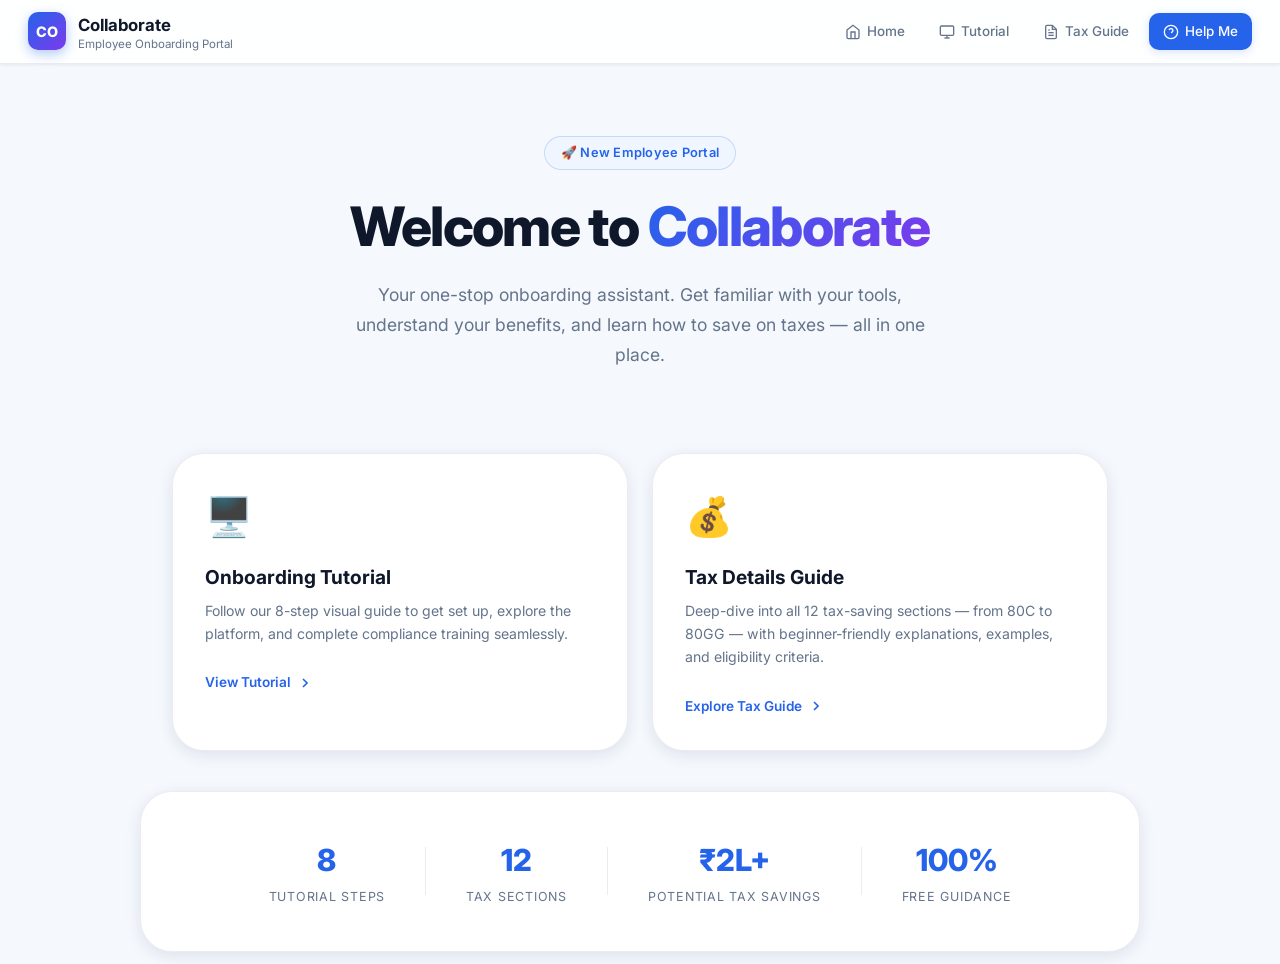
==== index.html @ 099239d1 "18-05" ====
<!DOCTYPE html>
<html lang="en">
<head>
  <meta charset="UTF-8" />
  <meta name="viewport" content="width=device-width, initial-scale=1.0" />
  <title>Collaborate – Employee Onboarding Portal</title>
  <meta name="description" content="Your complete HR onboarding assistant. Access onboarding tutorials and tax-saving information all in one professional portal." />
  <link rel="preconnect" href="https://fonts.googleapis.com" />
  <link href="https://fonts.googleapis.com/css2?family=Inter:wght@300;400;500;600;700;800&display=swap" rel="stylesheet" />
  <link rel="stylesheet" href="style.css" />
</head>
<body>

  <!-- ── NAVBAR ──────────────────────────────────────────── -->
  <header class="navbar" id="navbar" role="banner">
    <div class="nav-brand" id="nav-brand">
      <div class="nav-logo" id="nav-logo" aria-hidden="true">CO</div>
      <div class="nav-brand-text">
        <span class="nav-title" id="nav-title">Collaborate</span>
        <span class="nav-sub" id="nav-sub">Employee Onboarding Portal</span>
      </div>
    </div>

    <nav class="nav-links" id="nav-links" aria-label="Primary navigation">
      <button class="nav-btn nav-btn--ghost" id="btn-home" aria-label="Go to Home">
        <svg width="16" height="16" fill="none" stroke="currentColor" stroke-width="2" viewBox="0 0 24 24" aria-hidden="true"><path d="M3 9l9-7 9 7v11a2 2 0 01-2 2H5a2 2 0 01-2-2z"/><polyline points="9 22 9 12 15 12 15 22"/></svg>
        Home
      </button>
      <button class="nav-btn nav-btn--ghost" id="btn-tutorial-nav" aria-label="Open Onboarding Tutorial">
        <svg width="16" height="16" fill="none" stroke="currentColor" stroke-width="2" viewBox="0 0 24 24" aria-hidden="true"><rect x="2" y="3" width="20" height="14" rx="2"/><line x1="8" y1="21" x2="16" y2="21"/><line x1="12" y1="17" x2="12" y2="21"/></svg>
        Tutorial
      </button>
      <button class="nav-btn nav-btn--ghost" id="btn-tax-nav" aria-label="Open Tax Details">
        <svg width="16" height="16" fill="none" stroke="currentColor" stroke-width="2" viewBox="0 0 24 24" aria-hidden="true"><path d="M14 2H6a2 2 0 00-2 2v16a2 2 0 002 2h12a2 2 0 002-2V8z"/><polyline points="14 2 14 8 20 8"/><line x1="16" y1="13" x2="8" y2="13"/><line x1="16" y1="17" x2="8" y2="17"/><polyline points="10 9 9 9 8 9"/></svg>
        Tax Guide
      </button>
      <button class="nav-btn nav-btn--primary" id="btn-help" aria-haspopup="true" aria-expanded="false" aria-controls="help-modal">
        <svg width="16" height="16" fill="none" stroke="currentColor" stroke-width="2" viewBox="0 0 24 24" aria-hidden="true"><circle cx="12" cy="12" r="10"/><path d="M9.09 9a3 3 0 015.83 1c0 2-3 3-3 3"/><line x1="12" y1="17" x2="12.01" y2="17"/></svg>
        Help Me
      </button>
    </nav>

    <button class="mobile-menu-btn" id="mobile-menu-btn" aria-label="Open mobile menu" aria-haspopup="true">
      <span></span><span></span><span></span>
    </button>
  </header>

  <!-- ── HELP MODAL ─────────────────────────────────────── -->
  <div class="modal-overlay" id="help-modal" role="dialog" aria-modal="true" aria-labelledby="modal-title" hidden>
    <div class="modal-panel" id="modal-panel" role="document">
      <div class="modal-header">
        <div class="modal-icon" aria-hidden="true">
          <svg width="22" height="22" fill="none" stroke="currentColor" stroke-width="2.5" viewBox="0 0 24 24"><circle cx="12" cy="12" r="10"/><path d="M9.09 9a3 3 0 015.83 1c0 2-3 3-3 3"/><line x1="12" y1="17" x2="12.01" y2="17"/></svg>
        </div>
        <div>
          <h2 id="modal-title" class="modal-title">How Can We Help?</h2>
          <p class="modal-subtitle">Choose a topic to explore</p>
        </div>
        <button class="modal-close" id="modal-close" aria-label="Close help menu">
          <svg width="20" height="20" fill="none" stroke="currentColor" stroke-width="2.5" viewBox="0 0 24 24"><line x1="18" y1="6" x2="6" y2="18"/><line x1="6" y1="6" x2="18" y2="18"/></svg>
        </button>
      </div>

      <div class="modal-options">
        <button class="modal-option-card" id="modal-btn-tutorial" aria-label="Open Onboarding Tutorial">
          <div class="option-icon option-icon--blue" aria-hidden="true">🖥️</div>
          <div class="option-text">
            <h3>Onboarding Tutorial</h3>
            <p>Step-by-step visual guide through your first days at Collaborate</p>
          </div>
          <svg class="option-arrow" width="20" height="20" fill="none" stroke="currentColor" stroke-width="2.5" viewBox="0 0 24 24" aria-hidden="true"><polyline points="9 18 15 12 9 6"/></svg>
        </button>

        <button class="modal-option-card" id="modal-btn-tax" aria-label="Open Tax Details">
          <div class="option-icon option-icon--green" aria-hidden="true">📋</div>
          <div class="option-text">
            <h3>Tax Details Guide</h3>
            <p>Understand all tax-saving sections: 80C, 80D, 80E, 80GG and more</p>
          </div>
          <svg class="option-arrow" width="20" height="20" fill="none" stroke="currentColor" stroke-width="2.5" viewBox="0 0 24 24" aria-hidden="true"><polyline points="9 18 15 12 9 6"/></svg>
        </button>
      </div>

      <div class="modal-footer">
        <p>Need further help? Contact HR at <strong>hr@collaborate.in</strong></p>
      </div>
    </div>
  </div>

  <!-- ── PAGE WRAPPER ───────────────────────────────────── -->
  <div class="page-wrapper" id="page-wrapper">

    <!-- ════ VIEW: HOME ════════════════════════════════════ -->
    <section class="view view--active" id="view-home" aria-label="Home">
      <div class="home-hero">
        <div class="hero-badge" id="hero-badge">🚀 New Employee Portal</div>
        <h1 class="hero-title" id="hero-title">Welcome to <span class="hero-gradient">Collaborate</span></h1>
        <p class="hero-desc" id="hero-desc">Your one-stop onboarding assistant. Get familiar with your tools, understand your benefits, and learn how to save on taxes — all in one place.</p>
      </div>

      <div class="home-cards" id="home-cards">
        <article class="feature-card" id="card-tutorial" tabindex="0" role="button" aria-label="Open Onboarding Tutorial">
          <div class="feature-card__icon" aria-hidden="true">🖥️</div>
          <h2 class="feature-card__title">Onboarding Tutorial</h2>
          <p class="feature-card__desc">Follow our 8-step visual guide to get set up, explore the platform, and complete compliance training seamlessly.</p>
          <div class="feature-card__cta">
            View Tutorial
            <svg width="16" height="16" fill="none" stroke="currentColor" stroke-width="2.5" viewBox="0 0 24 24" aria-hidden="true"><polyline points="9 18 15 12 9 6"/></svg>
          </div>
        </article>

        <article class="feature-card" id="card-tax" tabindex="0" role="button" aria-label="Open Tax Details Guide">
          <div class="feature-card__icon" aria-hidden="true">💰</div>
          <h2 class="feature-card__title">Tax Details Guide</h2>
          <p class="feature-card__desc">Deep-dive into all 12 tax-saving sections — from 80C to 80GG — with beginner-friendly explanations, examples, and eligibility criteria.</p>
          <div class="feature-card__cta">
            Explore Tax Guide
            <svg width="16" height="16" fill="none" stroke="currentColor" stroke-width="2.5" viewBox="0 0 24 24" aria-hidden="true"><polyline points="9 18 15 12 9 6"/></svg>
          </div>
        </article>
      </div>

      <div class="home-stats" id="home-stats" aria-label="Portal statistics">
        <div class="stat-item">
          <span class="stat-number">8</span>
          <span class="stat-label">Tutorial Steps</span>
        </div>
        <div class="stat-divider" aria-hidden="true"></div>
        <div class="stat-item">
          <span class="stat-number">12</span>
          <span class="stat-label">Tax Sections</span>
        </div>
        <div class="stat-divider" aria-hidden="true"></div>
        <div class="stat-item">
          <span class="stat-number">₹2L+</span>
          <span class="stat-label">Potential Tax Savings</span>
        </div>
        <div class="stat-divider" aria-hidden="true"></div>
        <div class="stat-item">
          <span class="stat-number">100%</span>
          <span class="stat-label">Free Guidance</span>
        </div>
      </div>
    </section>

    <!-- ════ VIEW: TUTORIAL ═══════════════════════════════ -->
    <section class="view" id="view-tutorial" aria-label="Onboarding Tutorial" hidden>
      <div class="tutorial-top-bar">
        <button class="back-btn" id="tutorial-back-btn" aria-label="Back to Home">
          <svg width="18" height="18" fill="none" stroke="currentColor" stroke-width="2.5" viewBox="0 0 24 24"><polyline points="15 18 9 12 15 6"/></svg>
          Back
        </button>
      </div>

      <div class="tutorial-page-header">
        <div class="tutorial-badge"><span class="badge-dot"></span> WELCOME ONBOARD</div>
        <h1 class="tutorial-page-title">Onboarding <span class="text-primary">Guidance Portal</span></h1>
        <p class="tutorial-page-subtitle">
          Step-by-step visual assistance for new users —<br />
          understand the onboarding process without needing HR support.
        </p>
      </div>

      <div class="tutorial-main-card">
        <div class="tutorial-card-header">
          <div class="tutorial-card-title-group">
            <h2 class="tutorial-card-title">Screenshot Walkthrough</h2>
            <p class="tutorial-card-subtitle">Navigate with arrows, dots, or let it play automatically.</p>
          </div>
          <button class="autoplay-btn" id="autoplay-btn" aria-pressed="true" aria-label="Pause autoplay">
            <svg id="autoplay-icon-pause" width="14" height="14" fill="currentColor" viewBox="0 0 24 24"><rect x="6" y="4" width="4" height="16"/><rect x="14" y="4" width="4" height="16"/></svg>
            <svg id="autoplay-icon-play" width="14" height="14" fill="currentColor" viewBox="0 0 24 24" style="display:none"><polygon points="5 3 19 12 5 21 5 3"/></svg>
            <span id="autoplay-label">Pause</span>
          </button>
        </div>

        <div class="tutorial-step-indicator" id="slider-counter" aria-live="polite" aria-atomic="true">
          STEP <span id="slide-current">1</span> OF <span id="slide-total">8</span>
        </div>

        <!-- Slider -->
        <div class="slider-container" id="slider-container" aria-label="Onboarding Tutorial Slides" aria-roledescription="carousel">
          <div class="slider-track" id="slider-track" aria-live="polite">
            <!-- Slides injected by JS -->
          </div>

          <button class="slider-btn slider-btn--prev" id="slider-prev" aria-label="Previous slide">
            <svg width="22" height="22" fill="none" stroke="currentColor" stroke-width="2.5" viewBox="0 0 24 24"><polyline points="15 18 9 12 15 6"/></svg>
          </button>
          <button class="slider-btn slider-btn--next" id="slider-next" aria-label="Next slide">
            <svg width="22" height="22" fill="none" stroke="currentColor" stroke-width="2.5" viewBox="0 0 24 24"><polyline points="9 18 15 12 9 6"/></svg>
          </button>
        </div>

        <!-- Progress dots -->
        <div class="slider-dots" id="slider-dots" role="tablist" aria-label="Slide navigation">
          <!-- Dots injected by JS -->
        </div>
      </div>

      <!-- Need Help Section -->
      <div class="help-section" id="tutorial-help-section">
        <h2 class="help-section__title">Need <span class="text-primary">Help?</span></h2>
        <p class="help-section__subtitle">
          Follow these screenshots independently to complete your onboarding.<br />
          Each image corresponds to an action on the platform — simply replicate what you see on screen, step by step.
        </p>

        <div class="help-section__cards">
          <div class="help-card">
            <div class="help-card__icon-box help-card__icon-box--green">
              <svg width="24" height="24" viewBox="0 0 24 24" fill="none" stroke="currentColor" stroke-width="2" stroke-linecap="round" stroke-linejoin="round">
                <rect x="3" y="3" width="18" height="18" rx="2" ry="2"></rect>
                <circle cx="8.5" cy="8.5" r="1.5"></circle>
                <polyline points="21 15 16 10 5 21"></polyline>
              </svg>
            </div>
            <h3 class="help-card__title">Visual Walkthroughs</h3>
            <p class="help-card__desc">Real screenshots capturing every step of the process — nothing is skipped.</p>
          </div>

          <div class="help-card">
            <div class="help-card__icon-box help-card__icon-box--blue">
              <svg width="24" height="24" viewBox="0 0 24 24" fill="none" stroke="currentColor" stroke-width="2" stroke-linecap="round" stroke-linejoin="round">
                <polyline points="23 4 23 10 17 10"></polyline>
                <polyline points="1 20 1 14 7 14"></polyline>
                <path d="M3.51 9a9 9 0 0 1 14.85-3.36L23 10M1 14l4.64 4.36A9 9 0 0 0 20.49 15"></path>
              </svg>
            </div>
            <h3 class="help-card__title">Self-Paced Learning</h3>
            <p class="help-card__desc">Pause, go back and revisit any step at your own comfort — no rush.</p>
          </div>

          <div class="help-card">
            <div class="help-card__icon-box help-card__icon-box--orange">
              <svg width="24" height="24" viewBox="0 0 24 24" fill="none" stroke="currentColor" stroke-width="2" stroke-linecap="round" stroke-linejoin="round">
                <path d="M16 4h2a2 2 0 0 1 2 2v14a2 2 0 0 1-2 2H6a2 2 0 0 1-2-2V6a2 2 0 0 1 2-2h2"></path>
                <rect x="8" y="2" width="8" height="4" rx="1" ry="1"></rect>
              </svg>
            </div>
            <h3 class="help-card__title">No HR Needed</h3>
            <p class="help-card__desc">Everything you need is right here. Complete your onboarding independently.</p>
          </div>
        </div>

        <div class="help-section__cta">
          <button class="contact-support-btn" id="btn-contact-support" aria-label="Contact Support">
            <svg width="18" height="18" fill="none" stroke="currentColor" stroke-width="2" viewBox="0 0 24 24" aria-hidden="true" style="margin-right: 4px;">
              <path d="M21 15a2 2 0 0 1-2 2H7l-4 4V5a2 2 0 0 1 2-2h14a2 2 0 0 1 2 2z"/>
            </svg>
            Contact Support
          </button>
        </div>
      </div>
    </section>

    <!-- ════ VIEW: TAX ════════════════════════════════════ -->
    <section class="view" id="view-tax" aria-label="Tax Details Guide" hidden>
      <div class="tax-layout" id="tax-layout">

        <!-- Tax Sidebar -->
        <aside class="sidebar tax-sidebar" id="tax-sidebar" aria-label="Tax sections navigation">
          
          <div class="brand-panel" id="tax-back-btn" style="cursor: pointer;" title="Back to Home">
            <div class="brand-badge">T</div>
            <div>
              <h1>Tax Help Portal</h1>
              <p>Employee onboarding guide</p>
            </div>
          </div>
          
          <div class="search-panel">
            <label for="tax-search" class="search-label">Search sections</label>
            <div class="search-input-wrap">
              <input type="search" id="tax-search" placeholder="Search 80C, 80D, 80GG..." aria-label="Search tax sections" />
              <span class="search-icon">🔍</span>
            </div>
          </div>
          
          <nav class="section-list tax-nav" id="tax-nav" aria-label="Tax section list">
            <!-- Items injected by JS -->
          </nav>
        </aside>

        <!-- Tax Content -->
        <main class="content-area tax-content" id="tax-content" aria-label="Tax section details">
          
          <header class="content-header">
            <button class="mobile-toggle tax-mobile-toggle" id="tax-mobile-toggle" aria-label="Toggle sidebar">☰</button>
            <div>
              <p class="eyebrow">Employee tax learning</p>
              <h2 id="contentTitle">Welcome to your Tax Help Portal</h2>
            </div>
          </header>

          <div class="tax-content__inner" id="tax-content-inner" role="region" aria-live="polite">
            <!-- Content injected by JS -->
          </div>
          
        </main>

        <!-- Mobile overlay backdrop -->
        <div class="tax-sidebar-backdrop" id="tax-sidebar-backdrop" aria-hidden="true"></div>
      </div>
    </section>

  </div><!-- /.page-wrapper -->

  <!-- ── SCRIPTS ────────────────────────────────────────── -->
  <script src="config.js"></script>
  <script src="script.js"></script>
</body>
</html>
---- style.css ----
/* ── RESET & TOKENS ─────────────────────────────────────── */
:root {
  --c-primary: #2563eb;
  --c-primary-dark: #1d4ed8;
  --c-primary-soft: #eff6ff;
  --c-primary-glow: rgba(37,99,235,.18);
  --c-bg: #f5f8fd;
  --c-surface: #ffffff;
  --c-border: rgba(30,50,100,.09);
  --c-text: #0f172a;
  --c-muted: #64748b;
  --c-success: #10b981;
  --c-warning: #f59e0b;
  --shadow-sm: 0 1px 3px rgba(0,0,0,.07);
  --shadow-md: 0 4px 16px rgba(15,30,80,.1);
  --shadow-lg: 0 16px 48px rgba(15,30,80,.13);
  --shadow-xl: 0 24px 72px rgba(15,30,80,.16);
  --r-sm: 10px;
  --r-md: 16px;
  --r-lg: 24px;
  --r-xl: 32px;
  --nav-h: 64px;
  --trans: all .28s cubic-bezier(.4,0,.2,1);
}
*,*::before,*::after{box-sizing:border-box;margin:0;padding:0}
html{scroll-behavior:smooth;-webkit-text-size-adjust:100%}
body{font-family:'Inter',system-ui,-apple-system,sans-serif;background:var(--c-bg);color:var(--c-text);line-height:1.6;overflow-x:hidden;min-height:100vh}
button,input{font:inherit;border:none;background:none;cursor:pointer}
button:focus-visible,input:focus-visible{outline:2px solid var(--c-primary);outline-offset:2px}
ul{list-style:none}
h1,h2,h3,h4{line-height:1.2;font-weight:700}
svg{display:block;flex-shrink:0}

/* ── NAVBAR ──────────────────────────────────────────────── */
.navbar{
  position:fixed;top:0;left:0;right:0;z-index:100;
  height:var(--nav-h);
  display:flex;align-items:center;justify-content:space-between;
  padding:0 28px;
  background:rgba(255,255,255,.88);
  backdrop-filter:blur(20px);
  border-bottom:1px solid var(--c-border);
  box-shadow:var(--shadow-sm);
}
.nav-brand{display:flex;align-items:center;gap:12px;text-decoration:none}
.nav-logo{
  width:38px;height:38px;border-radius:10px;
  background:linear-gradient(135deg,#2563eb,#7c3aed);
  color:#fff;font-weight:800;font-size:.9rem;
  display:grid;place-items:center;flex-shrink:0;
  box-shadow:0 4px 12px rgba(37,99,235,.35);
}
.nav-title{font-size:1.05rem;font-weight:700;color:var(--c-text)}
.nav-sub{font-size:.72rem;color:var(--c-muted);display:block;line-height:1}
.nav-links{display:flex;align-items:center;gap:6px}
.nav-btn{
  display:flex;align-items:center;gap:6px;
  padding:8px 14px;border-radius:var(--r-sm);
  font-size:.84rem;font-weight:500;transition:var(--trans);
}
.nav-btn--ghost{color:var(--c-muted)}
.nav-btn--ghost:hover{background:var(--c-primary-soft);color:var(--c-primary)}
.nav-btn--primary{
  background:var(--c-primary);color:#fff;
  box-shadow:0 2px 10px var(--c-primary-glow);
}
.nav-btn--primary:hover{background:var(--c-primary-dark);box-shadow:0 4px 18px var(--c-primary-glow)}
.mobile-menu-btn{
  display:none;flex-direction:column;gap:5px;
  width:36px;height:36px;justify-content:center;align-items:center;
  border-radius:var(--r-sm);transition:var(--trans);
}
.mobile-menu-btn span{
  display:block;width:22px;height:2px;
  background:var(--c-text);border-radius:2px;
  transition:var(--trans);
}
.mobile-menu-btn:hover{background:var(--c-primary-soft)}

/* ── MODAL ───────────────────────────────────────────────── */
.modal-overlay{
  position:fixed;inset:0;z-index:200;
  display:flex;align-items:center;justify-content:center;
  background:rgba(15,23,42,.55);
  backdrop-filter:blur(8px);
  opacity:0;pointer-events:none;transition:opacity .25s ease;
  padding:20px;
}
.modal-overlay:not([hidden]){opacity:1;pointer-events:all}
.modal-overlay[hidden]{display:flex!important;opacity:0;pointer-events:none}
.modal-panel{
  background:var(--c-surface);border-radius:var(--r-xl);
  box-shadow:var(--shadow-xl);
  width:100%;max-width:480px;
  transform:scale(.94) translateY(12px);transition:transform .28s cubic-bezier(.34,1.56,.64,1);
  overflow:hidden;
}
.modal-overlay:not([hidden]) .modal-panel{transform:scale(1) translateY(0)}
.modal-header{
  display:flex;align-items:flex-start;gap:14px;
  padding:24px 24px 20px;
  border-bottom:1px solid var(--c-border);
}
.modal-icon{
  width:44px;height:44px;border-radius:12px;
  background:var(--c-primary-soft);color:var(--c-primary);
  display:grid;place-items:center;flex-shrink:0;
}
.modal-title{font-size:1.15rem;font-weight:700}
.modal-subtitle{font-size:.85rem;color:var(--c-muted);margin-top:2px}
.modal-close{
  margin-left:auto;width:36px;height:36px;
  border-radius:8px;display:grid;place-items:center;
  color:var(--c-muted);transition:var(--trans);
}
.modal-close:hover{background:#f1f5f9;color:var(--c-text)}
.modal-options{display:flex;flex-direction:column;gap:12px;padding:20px 24px}
.modal-option-card{
  display:flex;align-items:center;gap:16px;
  padding:18px;border-radius:var(--r-md);
  border:1.5px solid var(--c-border);
  background:var(--c-bg);text-align:left;
  transition:var(--trans);cursor:pointer;
  width:100%;
}
.modal-option-card:hover{
  border-color:var(--c-primary);
  background:var(--c-primary-soft);
  box-shadow:0 4px 16px var(--c-primary-glow);
  transform:translateY(-2px);
}
.option-icon{
  width:48px;height:48px;border-radius:14px;
  display:grid;place-items:center;font-size:1.5rem;flex-shrink:0;
}
.option-icon--blue{background:linear-gradient(135deg,#dbeafe,#bfdbfe)}
.option-icon--green{background:linear-gradient(135deg,#d1fae5,#a7f3d0)}
.option-text h3{font-size:.95rem;font-weight:600;margin-bottom:4px}
.option-text p{font-size:.8rem;color:var(--c-muted);line-height:1.4}
.option-arrow{color:var(--c-muted);margin-left:auto;flex-shrink:0;transition:var(--trans)}
.modal-option-card:hover .option-arrow{color:var(--c-primary);transform:translateX(4px)}
.modal-footer{
  padding:16px 24px;background:#f8fafc;
  border-top:1px solid var(--c-border);
  font-size:.82rem;color:var(--c-muted);text-align:center;
}
.modal-footer strong{color:var(--c-text)}

/* ── PAGE WRAPPER ────────────────────────────────────────── */
.page-wrapper{
  margin-top:var(--nav-h);
  min-height:calc(100vh - var(--nav-h));
}

/* ── VIEW SYSTEM ─────────────────────────────────────────── */
.view{display:none;animation:viewIn .38s cubic-bezier(.4,0,.2,1) both}
.view--active{display:block}
@keyframes viewIn{from{opacity:0;transform:translateY(18px)}to{opacity:1;transform:translateY(0)}}

/* ── HOME VIEW ───────────────────────────────────────────── */
.home-hero{
  text-align:center;padding:72px 24px 48px;
  max-width:780px;margin:0 auto;
}
.hero-badge{
  display:inline-flex;align-items:center;gap:8px;
  padding:6px 16px;border-radius:99px;
  background:var(--c-primary-soft);color:var(--c-primary);
  font-size:.8rem;font-weight:600;letter-spacing:.02em;
  margin-bottom:24px;border:1px solid rgba(37,99,235,.2);
}
.hero-title{
  font-size:clamp(2.2rem,5vw,3.4rem);
  font-weight:800;letter-spacing:-.03em;
  margin-bottom:20px;color:var(--c-text);
}
.hero-gradient{
  background:linear-gradient(135deg,#2563eb,#7c3aed);
  -webkit-background-clip:text;-webkit-text-fill-color:transparent;
  background-clip:text;
}
.hero-desc{font-size:1.1rem;color:var(--c-muted);max-width:580px;margin:0 auto 36px;line-height:1.7}
.hero-actions{display:flex;gap:14px;justify-content:center;flex-wrap:wrap}
.cta-btn{
  display:flex;align-items:center;gap:8px;
  padding:13px 26px;border-radius:var(--r-md);
  font-size:.95rem;font-weight:600;transition:var(--trans);
}
.cta-btn--primary{
  background:var(--c-primary);color:#fff;
  box-shadow:0 4px 20px var(--c-primary-glow);
}
.cta-btn--primary:hover{background:var(--c-primary-dark);box-shadow:0 6px 28px var(--c-primary-glow);transform:translateY(-2px)}
.cta-btn--secondary{
  background:var(--c-surface);color:var(--c-text);
  border:1.5px solid var(--c-border);box-shadow:var(--shadow-sm);
}
.cta-btn--secondary:hover{border-color:var(--c-primary);color:var(--c-primary);transform:translateY(-2px);box-shadow:var(--shadow-md)}
.home-cards{
  display:grid;grid-template-columns:repeat(auto-fit,minmax(300px,1fr));
  gap:24px;padding:0 32px 40px;max-width:1000px;margin:0 auto;
}
.feature-card{
  background:var(--c-surface);border-radius:var(--r-xl);
  border:1.5px solid var(--c-border);padding:32px;
  box-shadow:var(--shadow-md);cursor:pointer;
  transition:var(--trans);position:relative;overflow:hidden;
}
.feature-card::before{
  content:'';position:absolute;inset:0;
  background:linear-gradient(135deg,var(--c-primary-soft),transparent);
  opacity:0;transition:var(--trans);
}
.feature-card:hover{transform:translateY(-6px);box-shadow:var(--shadow-xl);border-color:rgba(37,99,235,.3)}
.feature-card:hover::before{opacity:1}
.feature-card__icon{font-size:2.4rem;margin-bottom:18px}
.feature-card__title{font-size:1.2rem;margin-bottom:10px;position:relative}
.feature-card__desc{font-size:.88rem;color:var(--c-muted);line-height:1.65;margin-bottom:24px;position:relative}
.feature-card__cta{
  display:inline-flex;align-items:center;gap:6px;
  font-size:.85rem;font-weight:600;color:var(--c-primary);
  position:relative;transition:var(--trans);
}
.feature-card:hover .feature-card__cta{gap:10px}
.home-stats{
  display:flex;align-items:center;justify-content:center;flex-wrap:wrap;
  gap:0;padding:32px;background:var(--c-surface);
  border-top:1px solid var(--c-border);
  max-width:1000px;margin:0 auto 48px;
  border-radius:var(--r-xl);border:1.5px solid var(--c-border);
  box-shadow:var(--shadow-md);
}
.stat-item{display:flex;flex-direction:column;align-items:center;padding:12px 40px}
.stat-number{font-size:1.9rem;font-weight:800;color:var(--c-primary)}
.stat-label{font-size:.78rem;color:var(--c-muted);text-transform:uppercase;letter-spacing:.06em;margin-top:2px}
.stat-divider{width:1px;height:48px;background:var(--c-border);flex-shrink:0}

/* ── BACK BUTTON ─────────────────────────────────────────── */
.back-btn{
  display:inline-flex;align-items:center;gap:6px;
  padding:8px 14px;border-radius:var(--r-sm);
  font-size:.84rem;font-weight:500;color:var(--c-muted);
  border:1px solid var(--c-border);background:var(--c-surface);
  transition:var(--trans);flex-shrink:0;
}
.back-btn:hover{color:var(--c-primary);border-color:var(--c-primary);background:var(--c-primary-soft)}

/* ── TUTORIAL PAGE HEADER ────────────────────────────────── */
.tutorial-top-bar {
  padding: 24px 40px 0;
  display: flex;
}
.tutorial-page-header {
  text-align: center;
  padding: 32px 24px 48px;
  max-width: 800px;
  margin: 0 auto;
}
.tutorial-badge {
  display: inline-flex;
  align-items: center;
  gap: 6px;
  padding: 6px 14px;
  border-radius: 99px;
  background: var(--c-primary-soft);
  color: var(--c-primary);
  font-size: 0.72rem;
  font-weight: 700;
  letter-spacing: 0.1em;
  margin-bottom: 24px;
}
.tutorial-badge .badge-dot {
  width: 6px;
  height: 6px;
  border-radius: 50%;
  background: var(--c-primary);
}
.tutorial-page-title {
  font-size: clamp(2rem, 4vw, 2.8rem);
  font-weight: 800;
  color: var(--c-text);
  margin-bottom: 16px;
  letter-spacing: -0.02em;
}
.tutorial-page-title .text-primary {
  color: var(--c-primary);
}
.tutorial-page-subtitle {
  font-size: 1.05rem;
  color: var(--c-muted);
  line-height: 1.6;
}

/* ── TUTORIAL MAIN CARD ──────────────────────────────────── */
.tutorial-main-card {
  background: var(--c-surface);
  border-radius: 24px;
  box-shadow: 0 12px 48px rgba(15,30,80,.06);
  border: 1px solid var(--c-border);
  margin: 0 40px;
  padding: 32px;
  position: relative;
}
.tutorial-card-header {
  display: flex;
  align-items: flex-start;
  justify-content: space-between;
  margin-bottom: 24px;
}
.tutorial-card-title-group {
  position: relative;
  padding-left: 16px;
}
.tutorial-card-title-group::before {
  content: '';
  position: absolute;
  left: 0;
  top: 4px;
  bottom: 4px;
  width: 4px;
  background: var(--c-primary);
  border-radius: 4px;
}
.tutorial-card-title {
  font-size: 1.15rem;
  font-weight: 700;
  color: var(--c-text);
  margin-bottom: 4px;
}
.tutorial-card-subtitle {
  font-size: 0.85rem;
  color: var(--c-muted);
}
.tutorial-step-indicator {
  font-size: 0.75rem;
  font-weight: 700;
  color: var(--c-primary);
  text-transform: uppercase;
  letter-spacing: 0.08em;
  margin-bottom: 12px;
}

/* ── TUTORIAL SLIDER ─────────────────────────────────────── */
.slider-container{
  position:relative;overflow:hidden;
  border-radius:16px;background:#f8fafc;
  height:480px;border:1px solid var(--c-border);
}
.slider-track{
  display:flex;height:100%;
  transition:transform .55s cubic-bezier(.4,0,.2,1);
}
.slide{
  min-width:100%;height:100%;
  display:flex;align-items:center;justify-content:center;
  padding:0;position:relative;overflow:hidden;
}
.full-slide-image{
  width:100%;height:100%;
  object-fit:contain; /* Contain ensures the full image is visible exactly without cropping */
  border-radius:var(--r-xl);
}
.slide-bg{
  position:absolute;inset:0;
  transition:var(--trans);
}
.slide-content{
  position:relative;z-index:1;
  max-width:560px;
}
.slide-badge{
  display:inline-flex;align-items:center;
  padding:5px 14px;border-radius:99px;
  font-size:.75rem;font-weight:700;text-transform:uppercase;letter-spacing:.08em;
  background:rgba(255,255,255,.25);color:#fff;
  backdrop-filter:blur(8px);margin-bottom:20px;
  border:1px solid rgba(255,255,255,.3);
}
.slide-icon{font-size:3rem;margin-bottom:16px;display:block;animation:floatIcon 3s ease-in-out infinite}
@keyframes floatIcon{0%,100%{transform:translateY(0)}50%{transform:translateY(-8px)}}
.slide-title{
  font-size:clamp(1.6rem,2.5vw,2.2rem);color:#fff;
  font-weight:800;letter-spacing:-.02em;margin-bottom:14px;
}
.slide-desc{font-size:1rem;color:rgba(255,255,255,.88);line-height:1.65;margin-bottom:20px}

.slide-tip{
  display:flex;align-items:flex-start;gap:10px;
  background:rgba(255,255,255,.15);backdrop-filter:blur(8px);
  border:1px solid rgba(255,255,255,.25);
  border-radius:var(--r-md);padding:12px 16px;
  font-size:.83rem;color:rgba(255,255,255,.95);line-height:1.5;
}
.slide-tip-label{
  font-weight:700;flex-shrink:0;
  background:rgba(255,255,255,.25);
  padding:2px 8px;border-radius:99px;font-size:.72rem;
}
.slide-image-wrapper{
  position:absolute;right:30px;top:50%;transform:translateY(-50%);
  width:40%;max-width:400px;
  border-radius:var(--r-md);overflow:hidden;
  box-shadow:0 12px 32px rgba(0,0,0,.15);
  border:4px solid rgba(255,255,255,.2);
  background:#fff;z-index:2;
}
.slide-image{
  width:100%;height:auto;display:block;
  aspect-ratio:16/10;object-fit:cover;
}
.slider-btn{
  position:absolute;top:50%;transform:translateY(-50%);
  width:48px;height:48px;border-radius:50%;
  background:rgba(255,255,255,.22);backdrop-filter:blur(8px);
  color:#fff;display:grid;place-items:center;
  border:1.5px solid rgba(255,255,255,.3);transition:var(--trans);z-index:10;
}
.slider-btn:hover{background:rgba(255,255,255,.42);transform:translateY(-50%) scale(1.08)}
.slider-btn--prev{left:16px}
.slider-btn--next{right:16px}
.slider-dots{
  display:flex;justify-content:center;gap:8px;margin-top:20px;
}
.dot{
  width:8px;height:8px;border-radius:99px;
  background:var(--c-border);border:none;
  transition:var(--trans);cursor:pointer;
}
.dot.active{background:var(--c-primary);width:24px}
.autoplay-btn {
  display: flex;
  align-items: center;
  gap: 8px;
  padding: 8px 18px;
  border-radius: 99px;
  border: 1.5px solid var(--c-primary-soft);
  background: var(--c-surface);
  color: var(--c-primary);
  font-size: 0.82rem;
  font-weight: 700;
  transition: var(--trans);
  box-shadow: var(--shadow-sm);
}
.autoplay-btn:hover {
  background: var(--c-primary-soft);
  border-color: var(--c-primary);
}

/* ── TAX VIEW ────────────────────────────────────────────── */
.tax-layout {
  --bg: #f5f8fd;
  --surface: #ffffff;
  --surface-strong: #edf2fb;
  --text: #1f324d;
  --muted: #5f6f8f;
  --primary: #2563eb;
  --primary-soft: #e7f0ff;
  --border: rgba(31, 50, 77, 0.08);
  --shadow: 0 24px 64px rgba(15, 33, 72, 0.08);
  --radius: 24px;

  display: grid;
  grid-template-columns: 320px 1fr;
  min-height: calc(100vh - var(--nav-h));
  position: relative;
}

.sidebar {
  position: sticky;
  top: var(--nav-h);
  height: calc(100vh - var(--nav-h));
  padding: 32px 24px;
  background: #ffffff;
  border-right: 1px solid var(--border);
  overflow-y: auto;
  display: block;
}

.brand-panel {
  display: flex;
  align-items: center;
  gap: 14px;
  margin-bottom: 30px;
}

.brand-badge {
  width: 48px;
  height: 48px;
  border-radius: 16px;
  display: grid;
  place-items: center;
  background: linear-gradient(135deg, #2563eb, #4f7ef6);
  color: white;
  font-weight: 700;
  font-size: 1.2rem;
  box-shadow: 0 12px 24px rgba(37, 99, 235, 0.2);
}

.brand-panel h1 {
  margin: 0;
  font-size: 1.1rem;
  letter-spacing: -0.03em;
  font-weight: 700;
  line-height: 1.2;
}

.brand-panel p {
  margin: 4px 0 0;
  color: var(--muted);
  font-size: 0.95rem;
  line-height: 1.4;
}

.search-panel {
  margin-bottom: 22px;
}

.search-label {
  display: block;
  margin-bottom: 10px;
  color: var(--muted);
  font-size: 0.92rem;
}

.search-input-wrap {
  position: relative;
}

#tax-search {
  width: 100%;
  padding: 12px 42px 12px 16px;
  border-radius: 14px;
  border: 1px solid rgba(31, 50, 77, 0.12);
  background: #f5f8fd;
  color: var(--text);
  transition: border-color 0.2s ease, background 0.2s ease;
}

#tax-search:focus {
  outline: none;
  border-color: rgba(37, 99, 235, 0.45);
  background: #ffffff;
}

.search-icon {
  position: absolute;
  right: 14px;
  top: 50%;
  transform: translateY(-50%);
  color: var(--muted);
}

.section-list {
  display: grid;
  gap: 12px;
}

.section-item {
  display: flex;
  flex-direction: row;
  gap: 10px;
  align-items: center;
  text-align: left;
  padding: 10px 14px;
  border-radius: 14px;
  border: 1px solid transparent;
  background: #f8fbff;
  cursor: pointer;
  transition: transform 0.2s ease, background 0.2s ease, border-color 0.2s ease;
  width: 100%;
}

.section-item:hover {
  transform: translateX(2px);
  background: #eef4fd;
}

.section-item.active {
  background: #2563eb;
  color: white;
  border-color: rgba(37, 99, 235, 0.24);
}

.section-item span.icon {
  width: 26px;
  height: 26px;
  flex-shrink: 0;
  display: grid;
  place-items: center;
  border-radius: 8px;
  background: rgba(37, 99, 235, 0.1);
  color: #2563eb;
  font-size: 0.78rem;
  line-height: 1;
}

.section-item.active span.icon {
  background: rgba(255,255,255,0.22);
  color: white;
}

.section-item > div {
  display: flex;
  flex-direction: column;
  align-items: flex-start;
  text-align: left;
  min-width: 0;
}

.section-item h3 {
  margin: 0;
  font-size: 0.92rem;
  font-weight: 600;
  line-height: 1.2;
  text-align: left;
  color: inherit;
}

.section-item p {
  margin: 2px 0 0;
  font-size: 0.75rem;
  color: var(--muted);
  line-height: 1.3;
  text-align: left;
  white-space: nowrap;
  overflow: hidden;
  text-overflow: ellipsis;
  max-width: 180px;
}

.section-item.active p {
  color: rgba(255,255,255,0.8);
}

.content-area {
  padding: 36px 48px;
  background: var(--bg);
  min-height: calc(100vh - var(--nav-h));
  overflow-y: auto;
}

.content-header {
  display: flex;
  align-items: center;
  gap: 24px;
  margin-bottom: 28px;
  min-height: 80px;
}

.mobile-toggle {
  display: none;
  border: none;
  background: #2563eb;
  color: white;
  width: 46px;
  height: 46px;
  border-radius: 14px;
  font-size: 1.2rem;
  cursor: pointer;
  box-shadow: 0 18px 32px rgba(37, 99, 235, 0.16);
  justify-content: center;
  align-items: center;
}

.eyebrow {
  margin: 0 0 8px;
  text-transform: uppercase;
  letter-spacing: 0.12em;
  font-size: 0.78rem;
  color: #2563eb;
}

.content-header h2 {
  margin: 0;
  font-size: clamp(1.75rem, 2.2vw, 2.7rem);
  line-height: 1.1;
  font-weight: 700;
}

.content-card {
  background: var(--surface);
  border-radius: 32px;
  box-shadow: var(--shadow);
  border: 1px solid rgba(31, 50, 77, 0.08);
  padding: 32px;
  overflow: hidden;
}

.status-banner {
  display: inline-flex;
  padding: 12px 16px;
  margin-bottom: 26px;
  border-radius: 16px;
  background: var(--primary-soft);
  color: var(--primary);
  font-weight: 600;
}

.content-section {
  opacity: 0;
  transform: translateY(10px);
  animation: fadeIn 0.45s ease forwards;
}

.content-section + .content-section {
  margin-top: 32px;
}

.section-heading {
  margin-bottom: 14px;
}

.section-heading h3 {
  margin: 0;
  font-size: 1.2rem;
  font-weight: 700;
}

.section-heading p {
  margin: 8px 0 0;
  color: var(--muted);
}

.section-text {
  margin: 0;
  line-height: 1.85;
  color: #33415b;
}

.bullet-list {
  margin: 14px 0 0 0;
  padding-left: 20px;
  color: #3a4a66;
}

.bullet-list li {
  margin-bottom: 10px;
  list-style: disc;
}

.info-card {
  padding: 22px;
  border-radius: 22px;
  background: #f8fbff;
  border: 1px solid rgba(37, 99, 235, 0.12);
  margin-top: 20px;
}

.info-card h4 {
  margin: 0 0 12px;
  font-size: 1rem;
  font-weight: 700;
}

.info-grid {
  display: grid;
  grid-template-columns: repeat(2, minmax(0, 1fr));
  gap: 20px;
}

.info-grid .info-card {
  margin-top: 0;
}

.tax-sidebar-backdrop{
  display:none;
}

@keyframes fadeIn {
  to {
    opacity: 1;
    transform: translateY(0);
  }
}

/* ── HELP SECTION ────────────────────────────────────────── */
.help-section {
  padding: 60px 40px;
  background: linear-gradient(180deg, transparent 0%, rgba(37, 99, 235, 0.03) 100%);
  text-align: center;
  display: flex;
  flex-direction: column;
  align-items: center;
  gap: 28px;
  border-top: 1px solid var(--c-border);
  margin-top: 50px;
}
.help-section__title {
  font-size: clamp(1.8rem, 3vw, 2.4rem);
  color: var(--c-text);
  font-weight: 800;
  margin-bottom: 8px;
  letter-spacing: -0.02em;
}
.help-section__title .text-primary {
  color: var(--c-primary);
}
.help-section__subtitle {
  font-size: 1rem;
  color: var(--c-muted);
  max-width: 640px;
  line-height: 1.6;
  margin: 0 auto 12px;
}
.help-section__cards {
  display: grid;
  grid-template-columns: repeat(3, 1fr);
  gap: 24px;
  max-width: 1100px;
  width: 100%;
  margin: 0 auto;
}
.help-card {
  background: var(--c-surface);
  border-radius: var(--r-lg);
  border: 1.5px solid var(--c-border);
  padding: 32px 24px;
  box-shadow: var(--shadow-sm);
  transition: var(--trans);
  display: flex;
  flex-direction: column;
  align-items: center;
  text-align: center;
}
.help-card:hover {
  transform: translateY(-4px);
  box-shadow: var(--shadow-md);
  border-color: rgba(37, 99, 235, 0.25);
}
.help-card__icon-box {
  width: 52px;
  height: 52px;
  border-radius: 12px;
  display: flex;
  align-items: center;
  justify-content: center;
  margin-bottom: 20px;
  transition: var(--trans);
}
.help-card__icon-box--green {
  background-color: rgba(16, 185, 129, 0.1);
  color: var(--c-success);
}
.help-card__icon-box--blue {
  background-color: var(--c-primary-soft);
  color: var(--c-primary);
}
.help-card__icon-box--orange {
  background-color: rgba(245, 158, 11, 0.1);
  color: var(--c-warning);
}
.help-card__title {
  font-size: 1.1rem;
  font-weight: 700;
  color: var(--c-text);
  margin-bottom: 12px;
}
.help-card__desc {
  font-size: 0.88rem;
  color: var(--c-muted);
  line-height: 1.6;
}
.help-section__cta {
  margin-top: 16px;
}
.contact-support-btn {
  display: inline-flex;
  align-items: center;
  justify-content: center;
  gap: 8px;
  background: var(--c-primary);
  color: #ffffff;
  font-weight: 600;
  font-size: 0.95rem;
  padding: 14px 28px;
  border-radius: 99px;
  box-shadow: 0 4px 14px rgba(37, 99, 235, 0.3);
  transition: var(--trans);
  border: none;
  cursor: pointer;
}
.contact-support-btn:hover {
  background: var(--c-primary-dark);
  box-shadow: 0 6px 20px rgba(37, 99, 235, 0.45);
  transform: translateY(-2px);
}

/* ── RESPONSIVE ──────────────────────────────────────────── */
@media(max-width:1024px){
  .slider-container{margin:24px 24px 0;height:380px}
  .slide{padding:36px 40px}
  .tax-content{padding:24px 28px}
  .tax-layout{grid-template-columns:260px 1fr}
}
@media(max-width:768px){
  .nav-links{display:none}
  .mobile-menu-btn{display:flex}
  .home-cards{padding:0 20px 32px;grid-template-columns:1fr}
  .help-section__cards { grid-template-columns: 1fr; gap: 16px; }
  .help-section { padding: 40px 20px; gap: 20px; }
  .home-hero{padding:48px 20px 32px}
  .home-stats{flex-wrap:wrap;padding:20px}
  .stat-item{padding:10px 24px}
  .stat-divider{display:none}
  .slider-container{margin:20px 16px 0;height:360px}
  .slide{padding:28px 28px;flex-direction:column;align-items:flex-start;justify-content:center}
  .slide-image-wrapper{display:none}
  .section-header{padding:20px 20px 16px}
  .tax-layout{grid-template-columns:1fr}
  .tax-sidebar{
    position:fixed;left:-100%;top:var(--nav-h);
    width:300px;height:calc(100vh - var(--nav-h));
    z-index:90;transition:left .3s ease;box-shadow:var(--shadow-xl);
  }
  .tax-sidebar.open{left:0}
  .tax-sidebar-backdrop{
    display:block;position:fixed;inset:0;
    background:rgba(15,23,42,.4);z-index:85;
    opacity:0;pointer-events:none;transition:opacity .3s;
  }
  .tax-sidebar.open ~ .tax-content ~ .tax-sidebar-backdrop,
  .tax-layout.sidebar-open .tax-sidebar-backdrop{opacity:1;pointer-events:all}
  .tax-mobile-toggle{display:flex}
  .tax-content{padding:20px}
}
@media(max-width:480px){
  .slider-container{height:420px}
  .slide{padding:24px 20px}
  .slide-title{font-size:1.4rem}
  .slider-btn{width:40px;height:40px}
}
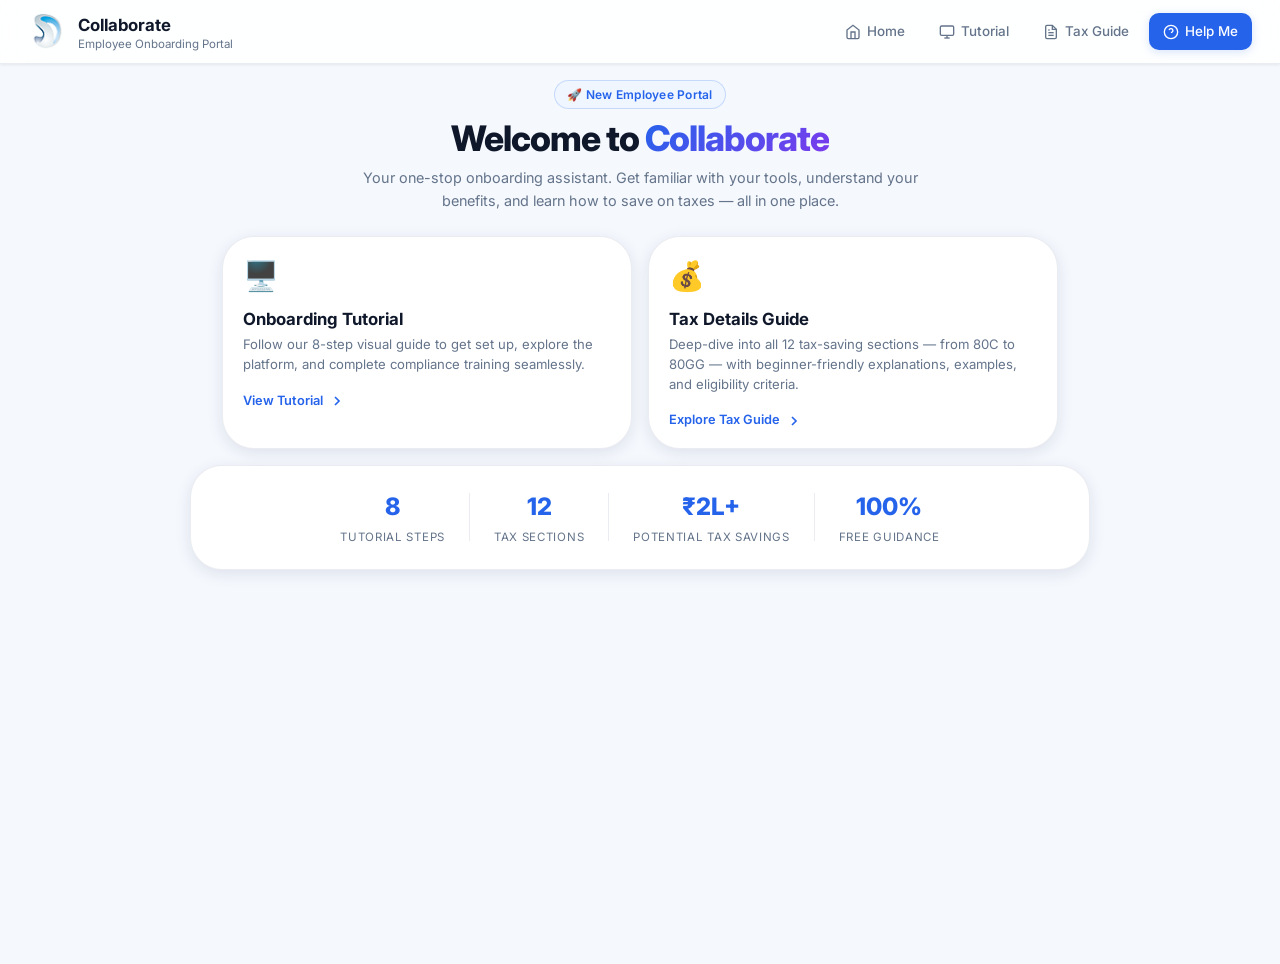
==== commit 3896a167: "HelpBot integrated" ====
--- a/index.html
+++ b/index.html
@@ -14,7 +14,7 @@
   <!-- ── NAVBAR ──────────────────────────────────────────── -->
   <header class="navbar" id="navbar" role="banner">
     <div class="nav-brand" id="nav-brand">
-      <div class="nav-logo" id="nav-logo" aria-hidden="true">CO</div>
+      <img src="logoicon.png" alt="Collaborate Logo" style="width: 38px; height: 38px; object-fit: contain; border-radius: 10px;" id="nav-logo" />
       <div class="nav-brand-text">
         <span class="nav-title" id="nav-title">Collaborate</span>
         <span class="nav-sub" id="nav-sub">Employee Onboarding Portal</span>
@@ -79,11 +79,76 @@
           </div>
           <svg class="option-arrow" width="20" height="20" fill="none" stroke="currentColor" stroke-width="2.5" viewBox="0 0 24 24" aria-hidden="true"><polyline points="9 18 15 12 9 6"/></svg>
         </button>
+
+        <button class="modal-option-card" id="modal-btn-chat" aria-label="Open AI Chat Assistant">
+          <div class="option-icon option-icon--purple" aria-hidden="true">🤖</div>
+          <div class="option-text">
+            <h3>AI Help Assistant</h3>
+            <p>Ask anything about onboarding — get instant AI-powered answers</p>
+          </div>
+          <svg class="option-arrow" width="20" height="20" fill="none" stroke="currentColor" stroke-width="2.5" viewBox="0 0 24 24" aria-hidden="true"><polyline points="9 18 15 12 9 6"/></svg>
+        </button>
       </div>
 
       <div class="modal-footer">
         <p>Need further help? Contact HR at <strong>hr@collaborate.in</strong></p>
       </div>
+    </div>
+  </div>
+
+  <!-- ── AI CHATBOT PANEL ───────────────────────────────── -->
+  <div class="chatbot-overlay" id="chatbot-overlay" role="dialog" aria-modal="true" aria-labelledby="chatbot-title" hidden>
+    <div class="chatbot-panel" id="chatbot-panel">
+
+      <!-- Header -->
+      <div class="chatbot-header">
+        <div class="chatbot-header-info">
+          <div class="chatbot-avatar" aria-hidden="true">
+            <svg width="20" height="20" fill="none" stroke="currentColor" stroke-width="2.5" viewBox="0 0 24 24"><circle cx="12" cy="12" r="10"/><path d="M9.09 9a3 3 0 015.83 1c0 2-3 3-3 3"/><line x1="12" y1="17" x2="12.01" y2="17"/></svg>
+          </div>
+          <div>
+            <h2 id="chatbot-title" class="chatbot-title">AI Help Assistant</h2>
+            <span class="chatbot-status" id="chatbot-status">
+              <span class="chatbot-status-dot"></span> Online
+            </span>
+          </div>
+        </div>
+        <button class="chatbot-close" id="chatbot-close" aria-label="Close chatbot">
+          <svg width="20" height="20" fill="none" stroke="currentColor" stroke-width="2.5" viewBox="0 0 24 24"><line x1="18" y1="6" x2="6" y2="18"/><line x1="6" y1="6" x2="18" y2="18"/></svg>
+        </button>
+      </div>
+
+      <!-- Messages Area -->
+      <div class="chatbot-messages" id="chatbot-messages" role="log" aria-live="polite" aria-label="Chat messages">
+        <!-- Welcome message injected by JS -->
+      </div>
+
+      <!-- Typing indicator -->
+      <div class="chatbot-typing" id="chatbot-typing" aria-hidden="true" hidden>
+        <div class="typing-bubble">
+          <span></span><span></span><span></span>
+        </div>
+        <span class="typing-label">Assistant is thinking…</span>
+      </div>
+
+      <!-- Input Area -->
+      <div class="chatbot-input-area">
+        <div class="chatbot-input-wrap">
+          <textarea
+            id="chatbot-input"
+            class="chatbot-input"
+            placeholder="Ask me anything about onboarding…"
+            rows="1"
+            aria-label="Type your message"
+            maxlength="500"
+          ></textarea>
+          <button class="chatbot-send-btn" id="chatbot-send" aria-label="Send message">
+            <svg width="18" height="18" fill="none" stroke="currentColor" stroke-width="2.5" viewBox="0 0 24 24"><line x1="22" y1="2" x2="11" y2="13"/><polygon points="22 2 15 22 11 13 2 9 22 2"/></svg>
+          </button>
+        </div>
+        <p class="chatbot-disclaimer">Powered by Llama 3 · Groq API</p>
+      </div>
+
     </div>
   </div>
 
--- a/style.css
+++ b/style.css
@@ -3,259 +3,639 @@
   --c-primary: #2563eb;
   --c-primary-dark: #1d4ed8;
   --c-primary-soft: #eff6ff;
-  --c-primary-glow: rgba(37,99,235,.18);
+  --c-primary-glow: rgba(37, 99, 235, .18);
   --c-bg: #f5f8fd;
   --c-surface: #ffffff;
-  --c-border: rgba(30,50,100,.09);
+  --c-border: rgba(30, 50, 100, .09);
   --c-text: #0f172a;
   --c-muted: #64748b;
   --c-success: #10b981;
   --c-warning: #f59e0b;
-  --shadow-sm: 0 1px 3px rgba(0,0,0,.07);
-  --shadow-md: 0 4px 16px rgba(15,30,80,.1);
-  --shadow-lg: 0 16px 48px rgba(15,30,80,.13);
-  --shadow-xl: 0 24px 72px rgba(15,30,80,.16);
+  --shadow-sm: 0 1px 3px rgba(0, 0, 0, .07);
+  --shadow-md: 0 4px 16px rgba(15, 30, 80, .1);
+  --shadow-lg: 0 16px 48px rgba(15, 30, 80, .13);
+  --shadow-xl: 0 24px 72px rgba(15, 30, 80, .16);
   --r-sm: 10px;
   --r-md: 16px;
   --r-lg: 24px;
   --r-xl: 32px;
   --nav-h: 64px;
-  --trans: all .28s cubic-bezier(.4,0,.2,1);
-}
-*,*::before,*::after{box-sizing:border-box;margin:0;padding:0}
-html{scroll-behavior:smooth;-webkit-text-size-adjust:100%}
-body{font-family:'Inter',system-ui,-apple-system,sans-serif;background:var(--c-bg);color:var(--c-text);line-height:1.6;overflow-x:hidden;min-height:100vh}
-button,input{font:inherit;border:none;background:none;cursor:pointer}
-button:focus-visible,input:focus-visible{outline:2px solid var(--c-primary);outline-offset:2px}
-ul{list-style:none}
-h1,h2,h3,h4{line-height:1.2;font-weight:700}
-svg{display:block;flex-shrink:0}
+  --trans: all .28s cubic-bezier(.4, 0, .2, 1);
+}
+
+*,
+*::before,
+*::after {
+  box-sizing: border-box;
+  margin: 0;
+  padding: 0
+}
+
+html {
+  scroll-behavior: smooth;
+  -webkit-text-size-adjust: 100%
+}
+
+body {
+  font-family: 'Inter', system-ui, -apple-system, sans-serif;
+  background: var(--c-bg);
+  color: var(--c-text);
+  line-height: 1.6;
+  overflow-x: hidden;
+  min-height: 100vh
+}
+
+button,
+input {
+  font: inherit;
+  border: none;
+  background: none;
+  cursor: pointer
+}
+
+button:focus-visible,
+input:focus-visible {
+  outline: 2px solid var(--c-primary);
+  outline-offset: 2px
+}
+
+ul {
+  list-style: none
+}
+
+h1,
+h2,
+h3,
+h4 {
+  line-height: 1.2;
+  font-weight: 700
+}
+
+svg {
+  display: block;
+  flex-shrink: 0
+}
 
 /* ── NAVBAR ──────────────────────────────────────────────── */
-.navbar{
-  position:fixed;top:0;left:0;right:0;z-index:100;
-  height:var(--nav-h);
-  display:flex;align-items:center;justify-content:space-between;
-  padding:0 28px;
-  background:rgba(255,255,255,.88);
-  backdrop-filter:blur(20px);
-  border-bottom:1px solid var(--c-border);
-  box-shadow:var(--shadow-sm);
-}
-.nav-brand{display:flex;align-items:center;gap:12px;text-decoration:none}
-.nav-logo{
-  width:38px;height:38px;border-radius:10px;
-  background:linear-gradient(135deg,#2563eb,#7c3aed);
-  color:#fff;font-weight:800;font-size:.9rem;
-  display:grid;place-items:center;flex-shrink:0;
-  box-shadow:0 4px 12px rgba(37,99,235,.35);
-}
-.nav-title{font-size:1.05rem;font-weight:700;color:var(--c-text)}
-.nav-sub{font-size:.72rem;color:var(--c-muted);display:block;line-height:1}
-.nav-links{display:flex;align-items:center;gap:6px}
-.nav-btn{
-  display:flex;align-items:center;gap:6px;
-  padding:8px 14px;border-radius:var(--r-sm);
-  font-size:.84rem;font-weight:500;transition:var(--trans);
-}
-.nav-btn--ghost{color:var(--c-muted)}
-.nav-btn--ghost:hover{background:var(--c-primary-soft);color:var(--c-primary)}
-.nav-btn--primary{
-  background:var(--c-primary);color:#fff;
-  box-shadow:0 2px 10px var(--c-primary-glow);
-}
-.nav-btn--primary:hover{background:var(--c-primary-dark);box-shadow:0 4px 18px var(--c-primary-glow)}
-.mobile-menu-btn{
-  display:none;flex-direction:column;gap:5px;
-  width:36px;height:36px;justify-content:center;align-items:center;
-  border-radius:var(--r-sm);transition:var(--trans);
-}
-.mobile-menu-btn span{
-  display:block;width:22px;height:2px;
-  background:var(--c-text);border-radius:2px;
-  transition:var(--trans);
-}
-.mobile-menu-btn:hover{background:var(--c-primary-soft)}
+.navbar {
+  position: fixed;
+  top: 0;
+  left: 0;
+  right: 0;
+  z-index: 100;
+  height: var(--nav-h);
+  display: flex;
+  align-items: center;
+  justify-content: space-between;
+  padding: 0 28px;
+  background: rgba(255, 255, 255, .88);
+  backdrop-filter: blur(20px);
+  border-bottom: 1px solid var(--c-border);
+  box-shadow: var(--shadow-sm);
+}
+
+.nav-brand {
+  display: flex;
+  align-items: center;
+  gap: 12px;
+  text-decoration: none
+}
+
+.nav-logo {
+  width: 38px;
+  height: 38px;
+  border-radius: 10px;
+  background: linear-gradient(135deg, #2563eb, #7c3aed);
+  color: #fff;
+  font-weight: 800;
+  font-size: .9rem;
+  display: grid;
+  place-items: center;
+  flex-shrink: 0;
+  box-shadow: 0 4px 12px rgba(37, 99, 235, .35);
+}
+
+.nav-title {
+  font-size: 1.05rem;
+  font-weight: 700;
+  color: var(--c-text)
+}
+
+.nav-sub {
+  font-size: .72rem;
+  color: var(--c-muted);
+  display: block;
+  line-height: 1
+}
+
+.nav-links {
+  display: flex;
+  align-items: center;
+  gap: 6px
+}
+
+.nav-btn {
+  display: flex;
+  align-items: center;
+  gap: 6px;
+  padding: 8px 14px;
+  border-radius: var(--r-sm);
+  font-size: .84rem;
+  font-weight: 500;
+  transition: var(--trans);
+}
+
+.nav-btn--ghost {
+  color: var(--c-muted)
+}
+
+.nav-btn--ghost:hover {
+  background: var(--c-primary-soft);
+  color: var(--c-primary)
+}
+
+.nav-btn--primary {
+  background: var(--c-primary);
+  color: #fff;
+  box-shadow: 0 2px 10px var(--c-primary-glow);
+}
+
+.nav-btn--primary:hover {
+  background: var(--c-primary-dark);
+  box-shadow: 0 4px 18px var(--c-primary-glow)
+}
+
+.mobile-menu-btn {
+  display: none;
+  flex-direction: column;
+  gap: 5px;
+  width: 36px;
+  height: 36px;
+  justify-content: center;
+  align-items: center;
+  border-radius: var(--r-sm);
+  transition: var(--trans);
+}
+
+.mobile-menu-btn span {
+  display: block;
+  width: 22px;
+  height: 2px;
+  background: var(--c-text);
+  border-radius: 2px;
+  transition: var(--trans);
+}
+
+.mobile-menu-btn:hover {
+  background: var(--c-primary-soft)
+}
 
 /* ── MODAL ───────────────────────────────────────────────── */
-.modal-overlay{
-  position:fixed;inset:0;z-index:200;
-  display:flex;align-items:center;justify-content:center;
-  background:rgba(15,23,42,.55);
-  backdrop-filter:blur(8px);
-  opacity:0;pointer-events:none;transition:opacity .25s ease;
-  padding:20px;
-}
-.modal-overlay:not([hidden]){opacity:1;pointer-events:all}
-.modal-overlay[hidden]{display:flex!important;opacity:0;pointer-events:none}
-.modal-panel{
-  background:var(--c-surface);border-radius:var(--r-xl);
-  box-shadow:var(--shadow-xl);
-  width:100%;max-width:480px;
-  transform:scale(.94) translateY(12px);transition:transform .28s cubic-bezier(.34,1.56,.64,1);
-  overflow:hidden;
-}
-.modal-overlay:not([hidden]) .modal-panel{transform:scale(1) translateY(0)}
-.modal-header{
-  display:flex;align-items:flex-start;gap:14px;
-  padding:24px 24px 20px;
-  border-bottom:1px solid var(--c-border);
-}
-.modal-icon{
-  width:44px;height:44px;border-radius:12px;
-  background:var(--c-primary-soft);color:var(--c-primary);
-  display:grid;place-items:center;flex-shrink:0;
-}
-.modal-title{font-size:1.15rem;font-weight:700}
-.modal-subtitle{font-size:.85rem;color:var(--c-muted);margin-top:2px}
-.modal-close{
-  margin-left:auto;width:36px;height:36px;
-  border-radius:8px;display:grid;place-items:center;
-  color:var(--c-muted);transition:var(--trans);
-}
-.modal-close:hover{background:#f1f5f9;color:var(--c-text)}
-.modal-options{display:flex;flex-direction:column;gap:12px;padding:20px 24px}
-.modal-option-card{
-  display:flex;align-items:center;gap:16px;
-  padding:18px;border-radius:var(--r-md);
-  border:1.5px solid var(--c-border);
-  background:var(--c-bg);text-align:left;
-  transition:var(--trans);cursor:pointer;
-  width:100%;
-}
-.modal-option-card:hover{
-  border-color:var(--c-primary);
-  background:var(--c-primary-soft);
-  box-shadow:0 4px 16px var(--c-primary-glow);
-  transform:translateY(-2px);
-}
-.option-icon{
-  width:48px;height:48px;border-radius:14px;
-  display:grid;place-items:center;font-size:1.5rem;flex-shrink:0;
-}
-.option-icon--blue{background:linear-gradient(135deg,#dbeafe,#bfdbfe)}
-.option-icon--green{background:linear-gradient(135deg,#d1fae5,#a7f3d0)}
-.option-text h3{font-size:.95rem;font-weight:600;margin-bottom:4px}
-.option-text p{font-size:.8rem;color:var(--c-muted);line-height:1.4}
-.option-arrow{color:var(--c-muted);margin-left:auto;flex-shrink:0;transition:var(--trans)}
-.modal-option-card:hover .option-arrow{color:var(--c-primary);transform:translateX(4px)}
-.modal-footer{
-  padding:16px 24px;background:#f8fafc;
-  border-top:1px solid var(--c-border);
-  font-size:.82rem;color:var(--c-muted);text-align:center;
-}
-.modal-footer strong{color:var(--c-text)}
+.modal-overlay {
+  position: fixed;
+  inset: 0;
+  z-index: 200;
+  display: flex;
+  align-items: center;
+  justify-content: center;
+  background: rgba(15, 23, 42, .55);
+  backdrop-filter: blur(8px);
+  opacity: 0;
+  pointer-events: none;
+  transition: opacity .25s ease;
+  padding: 20px;
+}
+
+.modal-overlay:not([hidden]) {
+  opacity: 1;
+  pointer-events: all
+}
+
+.modal-overlay[hidden] {
+  display: flex !important;
+  opacity: 0;
+  pointer-events: none
+}
+
+.modal-panel {
+  background: var(--c-surface);
+  border-radius: var(--r-xl);
+  box-shadow: var(--shadow-xl);
+  width: 100%;
+  max-width: 480px;
+  transform: scale(.94) translateY(12px);
+  transition: transform .28s cubic-bezier(.34, 1.56, .64, 1);
+  overflow: hidden;
+}
+
+.modal-overlay:not([hidden]) .modal-panel {
+  transform: scale(1) translateY(0)
+}
+
+.modal-header {
+  display: flex;
+  align-items: flex-start;
+  gap: 14px;
+  padding: 24px 24px 20px;
+  border-bottom: 1px solid var(--c-border);
+}
+
+.modal-icon {
+  width: 44px;
+  height: 44px;
+  border-radius: 12px;
+  background: var(--c-primary-soft);
+  color: var(--c-primary);
+  display: grid;
+  place-items: center;
+  flex-shrink: 0;
+}
+
+.modal-title {
+  font-size: 1.15rem;
+  font-weight: 700
+}
+
+.modal-subtitle {
+  font-size: .85rem;
+  color: var(--c-muted);
+  margin-top: 2px
+}
+
+.modal-close {
+  margin-left: auto;
+  width: 36px;
+  height: 36px;
+  border-radius: 8px;
+  display: grid;
+  place-items: center;
+  color: var(--c-muted);
+  transition: var(--trans);
+}
+
+.modal-close:hover {
+  background: #f1f5f9;
+  color: var(--c-text)
+}
+
+.modal-options {
+  display: flex;
+  flex-direction: column;
+  gap: 12px;
+  padding: 20px 24px
+}
+
+.modal-option-card {
+  display: flex;
+  align-items: center;
+  gap: 16px;
+  padding: 18px;
+  border-radius: var(--r-md);
+  border: 1.5px solid var(--c-border);
+  background: var(--c-bg);
+  text-align: left;
+  transition: var(--trans);
+  cursor: pointer;
+  width: 100%;
+}
+
+.modal-option-card:hover {
+  border-color: var(--c-primary);
+  background: var(--c-primary-soft);
+  box-shadow: 0 4px 16px var(--c-primary-glow);
+  transform: translateY(-2px);
+}
+
+.option-icon {
+  width: 48px;
+  height: 48px;
+  border-radius: 14px;
+  display: grid;
+  place-items: center;
+  font-size: 1.5rem;
+  flex-shrink: 0;
+}
+
+.option-icon--blue {
+  background: linear-gradient(135deg, #dbeafe, #bfdbfe)
+}
+
+.option-icon--green {
+  background: linear-gradient(135deg, #d1fae5, #a7f3d0)
+}
+
+.option-icon--purple {
+  background: linear-gradient(135deg, #ede9fe, #ddd6fe)
+}
+
+.option-text h3 {
+  font-size: .95rem;
+  font-weight: 600;
+  margin-bottom: 4px
+}
+
+.option-text p {
+  font-size: .8rem;
+  color: var(--c-muted);
+  line-height: 1.4
+}
+
+.option-arrow {
+  color: var(--c-muted);
+  margin-left: auto;
+  flex-shrink: 0;
+  transition: var(--trans)
+}
+
+.modal-option-card:hover .option-arrow {
+  color: var(--c-primary);
+  transform: translateX(4px)
+}
+
+.modal-footer {
+  padding: 16px 24px;
+  background: #f8fafc;
+  border-top: 1px solid var(--c-border);
+  font-size: .82rem;
+  color: var(--c-muted);
+  text-align: center;
+}
+
+.modal-footer strong {
+  color: var(--c-text)
+}
 
 /* ── PAGE WRAPPER ────────────────────────────────────────── */
-.page-wrapper{
-  margin-top:var(--nav-h);
-  min-height:calc(100vh - var(--nav-h));
+.page-wrapper {
+  margin-top: var(--nav-h);
+  min-height: calc(100vh - var(--nav-h));
 }
 
 /* ── VIEW SYSTEM ─────────────────────────────────────────── */
-.view{display:none;animation:viewIn .38s cubic-bezier(.4,0,.2,1) both}
-.view--active{display:block}
-@keyframes viewIn{from{opacity:0;transform:translateY(18px)}to{opacity:1;transform:translateY(0)}}
+.view {
+  display: none;
+  animation: viewIn .38s cubic-bezier(.4, 0, .2, 1) both
+}
+
+.view--active {
+  display: block
+}
+
+@keyframes viewIn {
+  from {
+    opacity: 0;
+    transform: translateY(18px)
+  }
+
+  to {
+    opacity: 1;
+    transform: translateY(0)
+  }
+}
 
 /* ── HOME VIEW ───────────────────────────────────────────── */
-.home-hero{
-  text-align:center;padding:72px 24px 48px;
-  max-width:780px;margin:0 auto;
-}
-.hero-badge{
-  display:inline-flex;align-items:center;gap:8px;
-  padding:6px 16px;border-radius:99px;
-  background:var(--c-primary-soft);color:var(--c-primary);
-  font-size:.8rem;font-weight:600;letter-spacing:.02em;
-  margin-bottom:24px;border:1px solid rgba(37,99,235,.2);
-}
-.hero-title{
-  font-size:clamp(2.2rem,5vw,3.4rem);
-  font-weight:800;letter-spacing:-.03em;
-  margin-bottom:20px;color:var(--c-text);
-}
-.hero-gradient{
-  background:linear-gradient(135deg,#2563eb,#7c3aed);
-  -webkit-background-clip:text;-webkit-text-fill-color:transparent;
-  background-clip:text;
-}
-.hero-desc{font-size:1.1rem;color:var(--c-muted);max-width:580px;margin:0 auto 36px;line-height:1.7}
-.hero-actions{display:flex;gap:14px;justify-content:center;flex-wrap:wrap}
-.cta-btn{
-  display:flex;align-items:center;gap:8px;
-  padding:13px 26px;border-radius:var(--r-md);
-  font-size:.95rem;font-weight:600;transition:var(--trans);
-}
-.cta-btn--primary{
-  background:var(--c-primary);color:#fff;
-  box-shadow:0 4px 20px var(--c-primary-glow);
-}
-.cta-btn--primary:hover{background:var(--c-primary-dark);box-shadow:0 6px 28px var(--c-primary-glow);transform:translateY(-2px)}
-.cta-btn--secondary{
-  background:var(--c-surface);color:var(--c-text);
-  border:1.5px solid var(--c-border);box-shadow:var(--shadow-sm);
-}
-.cta-btn--secondary:hover{border-color:var(--c-primary);color:var(--c-primary);transform:translateY(-2px);box-shadow:var(--shadow-md)}
-.home-cards{
-  display:grid;grid-template-columns:repeat(auto-fit,minmax(300px,1fr));
-  gap:24px;padding:0 32px 40px;max-width:1000px;margin:0 auto;
-}
-.feature-card{
-  background:var(--c-surface);border-radius:var(--r-xl);
-  border:1.5px solid var(--c-border);padding:32px;
-  box-shadow:var(--shadow-md);cursor:pointer;
-  transition:var(--trans);position:relative;overflow:hidden;
-}
-.feature-card::before{
-  content:'';position:absolute;inset:0;
-  background:linear-gradient(135deg,var(--c-primary-soft),transparent);
-  opacity:0;transition:var(--trans);
-}
-.feature-card:hover{transform:translateY(-6px);box-shadow:var(--shadow-xl);border-color:rgba(37,99,235,.3)}
-.feature-card:hover::before{opacity:1}
-.feature-card__icon{font-size:2.4rem;margin-bottom:18px}
-.feature-card__title{font-size:1.2rem;margin-bottom:10px;position:relative}
-.feature-card__desc{font-size:.88rem;color:var(--c-muted);line-height:1.65;margin-bottom:24px;position:relative}
-.feature-card__cta{
-  display:inline-flex;align-items:center;gap:6px;
-  font-size:.85rem;font-weight:600;color:var(--c-primary);
-  position:relative;transition:var(--trans);
-}
-.feature-card:hover .feature-card__cta{gap:10px}
-.home-stats{
-  display:flex;align-items:center;justify-content:center;flex-wrap:wrap;
-  gap:0;padding:32px;background:var(--c-surface);
-  border-top:1px solid var(--c-border);
-  max-width:1000px;margin:0 auto 48px;
-  border-radius:var(--r-xl);border:1.5px solid var(--c-border);
-  box-shadow:var(--shadow-md);
-}
-.stat-item{display:flex;flex-direction:column;align-items:center;padding:12px 40px}
-.stat-number{font-size:1.9rem;font-weight:800;color:var(--c-primary)}
-.stat-label{font-size:.78rem;color:var(--c-muted);text-transform:uppercase;letter-spacing:.06em;margin-top:2px}
-.stat-divider{width:1px;height:48px;background:var(--c-border);flex-shrink:0}
+.home-hero {
+  text-align: center;
+  padding: 16px 24px 8px;
+  max-width: 780px;
+  margin: 0 auto;
+}
+
+.hero-badge {
+  display: inline-flex;
+  align-items: center;
+  gap: 6px;
+  padding: 4px 12px;
+  border-radius: 99px;
+  background: var(--c-primary-soft);
+  color: var(--c-primary);
+  font-size: .75rem;
+  font-weight: 600;
+  letter-spacing: .02em;
+  margin-bottom: 8px;
+  border: 1px solid rgba(37, 99, 235, .2);
+}
+
+.hero-title {
+  font-size: clamp(1.5rem, 3.5vw, 2.2rem);
+  font-weight: 800;
+  letter-spacing: -.03em;
+  margin-bottom: 8px;
+  color: var(--c-text);
+}
+
+.hero-gradient {
+  background: linear-gradient(135deg, #2563eb, #7c3aed);
+  -webkit-background-clip: text;
+  -webkit-text-fill-color: transparent;
+  background-clip: text;
+}
+
+.hero-desc {
+  font-size: 0.9rem;
+  color: var(--c-muted);
+  max-width: 580px;
+  margin: 0 auto 16px;
+  line-height: 1.55;
+}
+
+.hero-actions {
+  display: flex;
+  gap: 10px;
+  justify-content: center;
+  flex-wrap: wrap;
+}
+
+.cta-btn {
+  display: flex;
+  align-items: center;
+  gap: 6px;
+  padding: 8px 18px;
+  border-radius: var(--r-md);
+  font-size: .85rem;
+  font-weight: 600;
+  transition: var(--trans);
+}
+
+.cta-btn--primary {
+  background: var(--c-primary);
+  color: #fff;
+  box-shadow: 0 4px 20px var(--c-primary-glow);
+}
+
+.cta-btn--primary:hover {
+  background: var(--c-primary-dark);
+  box-shadow: 0 6px 28px var(--c-primary-glow);
+  transform: translateY(-2px);
+}
+
+.cta-btn--secondary {
+  background: var(--c-surface);
+  color: var(--c-text);
+  border: 1.5px solid var(--c-border);
+  box-shadow: var(--shadow-sm);
+}
+
+.cta-btn--secondary:hover {
+  border-color: var(--c-primary);
+  color: var(--c-primary);
+  transform: translateY(-2px);
+  box-shadow: var(--shadow-md);
+}
+
+.home-cards {
+  display: grid;
+  grid-template-columns: repeat(auto-fit, minmax(280px, 1fr));
+  gap: 16px;
+  padding: 0 32px 16px;
+  max-width: 900px;
+  margin: 0 auto;
+}
+
+.feature-card {
+  background: var(--c-surface);
+  border-radius: var(--r-xl);
+  border: 1.5px solid var(--c-border);
+  padding: 16px 20px;
+  box-shadow: var(--shadow-md);
+  cursor: pointer;
+  transition: var(--trans);
+  position: relative;
+  overflow: hidden;
+}
+
+.feature-card::before {
+  content: '';
+  position: absolute;
+  inset: 0;
+  background: linear-gradient(135deg, var(--c-primary-soft), transparent);
+  opacity: 0;
+  transition: var(--trans);
+}
+
+.feature-card:hover {
+  transform: translateY(-3px);
+  box-shadow: var(--shadow-xl);
+  border-color: rgba(37, 99, 235, .3);
+}
+
+.feature-card:hover::before {
+  opacity: 1;
+}
+
+.feature-card__icon {
+  font-size: 1.8rem;
+  margin-bottom: 10px;
+}
+
+.feature-card__title {
+  font-size: 1.05rem;
+  margin-bottom: 6px;
+  position: relative;
+}
+
+.feature-card__desc {
+  font-size: .82rem;
+  color: var(--c-muted);
+  line-height: 1.5;
+  margin-bottom: 12px;
+  position: relative;
+}
+
+.feature-card__cta {
+  display: inline-flex;
+  align-items: center;
+  gap: 6px;
+  font-size: .8rem;
+  font-weight: 600;
+  color: var(--c-primary);
+  position: relative;
+  transition: var(--trans);
+}
+
+.feature-card:hover .feature-card__cta {
+  gap: 10px;
+}
+
+.home-stats {
+  display: flex;
+  align-items: center;
+  justify-content: center;
+  flex-wrap: wrap;
+  gap: 0;
+  padding: 16px;
+  background: var(--c-surface);
+  border-top: 1px solid var(--c-border);
+  max-width: 900px;
+  margin: 0 auto 16px;
+  border-radius: var(--r-xl);
+  border: 1.5px solid var(--c-border);
+  box-shadow: var(--shadow-md);
+}
+
+.stat-item {
+  display: flex;
+  flex-direction: column;
+  align-items: center;
+  padding: 6px 24px;
+}
+
+.stat-number {
+  font-size: 1.5rem;
+  font-weight: 800;
+  color: var(--c-primary);
+}
+
+.stat-label {
+  font-size: .72rem;
+  color: var(--c-muted);
+  text-transform: uppercase;
+  letter-spacing: .06em;
+  margin-top: 2px;
+}
+
+.stat-divider {
+  width: 1px;
+  height: 48px;
+  background: var(--c-border);
+  flex-shrink: 0
+}
 
 /* ── BACK BUTTON ─────────────────────────────────────────── */
-.back-btn{
-  display:inline-flex;align-items:center;gap:6px;
-  padding:8px 14px;border-radius:var(--r-sm);
-  font-size:.84rem;font-weight:500;color:var(--c-muted);
-  border:1px solid var(--c-border);background:var(--c-surface);
-  transition:var(--trans);flex-shrink:0;
-}
-.back-btn:hover{color:var(--c-primary);border-color:var(--c-primary);background:var(--c-primary-soft)}
+.back-btn {
+  display: inline-flex;
+  align-items: center;
+  gap: 6px;
+  padding: 8px 14px;
+  border-radius: var(--r-sm);
+  font-size: .84rem;
+  font-weight: 500;
+  color: var(--c-muted);
+  border: 1px solid var(--c-border);
+  background: var(--c-surface);
+  transition: var(--trans);
+  flex-shrink: 0;
+}
+
+.back-btn:hover {
+  color: var(--c-primary);
+  border-color: var(--c-primary);
+  background: var(--c-primary-soft)
+}
 
 /* ── TUTORIAL PAGE HEADER ────────────────────────────────── */
 .tutorial-top-bar {
   padding: 24px 40px 0;
   display: flex;
 }
+
 .tutorial-page-header {
   text-align: center;
   padding: 32px 24px 48px;
   max-width: 800px;
   margin: 0 auto;
 }
+
 .tutorial-badge {
   display: inline-flex;
   align-items: center;
@@ -269,12 +649,14 @@
   letter-spacing: 0.1em;
   margin-bottom: 24px;
 }
+
 .tutorial-badge .badge-dot {
   width: 6px;
   height: 6px;
   border-radius: 50%;
   background: var(--c-primary);
 }
+
 .tutorial-page-title {
   font-size: clamp(2rem, 4vw, 2.8rem);
   font-weight: 800;
@@ -282,9 +664,11 @@
   margin-bottom: 16px;
   letter-spacing: -0.02em;
 }
+
 .tutorial-page-title .text-primary {
   color: var(--c-primary);
 }
+
 .tutorial-page-subtitle {
   font-size: 1.05rem;
   color: var(--c-muted);
@@ -295,22 +679,25 @@
 .tutorial-main-card {
   background: var(--c-surface);
   border-radius: 24px;
-  box-shadow: 0 12px 48px rgba(15,30,80,.06);
+  box-shadow: 0 12px 48px rgba(15, 30, 80, .06);
   border: 1px solid var(--c-border);
   margin: 0 40px;
   padding: 32px;
   position: relative;
 }
+
 .tutorial-card-header {
   display: flex;
   align-items: flex-start;
   justify-content: space-between;
   margin-bottom: 24px;
 }
+
 .tutorial-card-title-group {
   position: relative;
   padding-left: 16px;
 }
+
 .tutorial-card-title-group::before {
   content: '';
   position: absolute;
@@ -321,16 +708,19 @@
   background: var(--c-primary);
   border-radius: 4px;
 }
+
 .tutorial-card-title {
   font-size: 1.15rem;
   font-weight: 700;
   color: var(--c-text);
   margin-bottom: 4px;
 }
+
 .tutorial-card-subtitle {
   font-size: 0.85rem;
   color: var(--c-muted);
 }
+
 .tutorial-step-indicator {
   font-size: 0.75rem;
   font-weight: 700;
@@ -341,92 +731,200 @@
 }
 
 /* ── TUTORIAL SLIDER ─────────────────────────────────────── */
-.slider-container{
-  position:relative;overflow:hidden;
-  border-radius:16px;background:#f8fafc;
-  height:480px;border:1px solid var(--c-border);
-}
-.slider-track{
-  display:flex;height:100%;
-  transition:transform .55s cubic-bezier(.4,0,.2,1);
-}
-.slide{
-  min-width:100%;height:100%;
-  display:flex;align-items:center;justify-content:center;
-  padding:0;position:relative;overflow:hidden;
-}
-.full-slide-image{
-  width:100%;height:100%;
-  object-fit:contain; /* Contain ensures the full image is visible exactly without cropping */
-  border-radius:var(--r-xl);
-}
-.slide-bg{
-  position:absolute;inset:0;
-  transition:var(--trans);
-}
-.slide-content{
-  position:relative;z-index:1;
-  max-width:560px;
-}
-.slide-badge{
-  display:inline-flex;align-items:center;
-  padding:5px 14px;border-radius:99px;
-  font-size:.75rem;font-weight:700;text-transform:uppercase;letter-spacing:.08em;
-  background:rgba(255,255,255,.25);color:#fff;
-  backdrop-filter:blur(8px);margin-bottom:20px;
-  border:1px solid rgba(255,255,255,.3);
-}
-.slide-icon{font-size:3rem;margin-bottom:16px;display:block;animation:floatIcon 3s ease-in-out infinite}
-@keyframes floatIcon{0%,100%{transform:translateY(0)}50%{transform:translateY(-8px)}}
-.slide-title{
-  font-size:clamp(1.6rem,2.5vw,2.2rem);color:#fff;
-  font-weight:800;letter-spacing:-.02em;margin-bottom:14px;
-}
-.slide-desc{font-size:1rem;color:rgba(255,255,255,.88);line-height:1.65;margin-bottom:20px}
-
-.slide-tip{
-  display:flex;align-items:flex-start;gap:10px;
-  background:rgba(255,255,255,.15);backdrop-filter:blur(8px);
-  border:1px solid rgba(255,255,255,.25);
-  border-radius:var(--r-md);padding:12px 16px;
-  font-size:.83rem;color:rgba(255,255,255,.95);line-height:1.5;
-}
-.slide-tip-label{
-  font-weight:700;flex-shrink:0;
-  background:rgba(255,255,255,.25);
-  padding:2px 8px;border-radius:99px;font-size:.72rem;
-}
-.slide-image-wrapper{
-  position:absolute;right:30px;top:50%;transform:translateY(-50%);
-  width:40%;max-width:400px;
-  border-radius:var(--r-md);overflow:hidden;
-  box-shadow:0 12px 32px rgba(0,0,0,.15);
-  border:4px solid rgba(255,255,255,.2);
-  background:#fff;z-index:2;
-}
-.slide-image{
-  width:100%;height:auto;display:block;
-  aspect-ratio:16/10;object-fit:cover;
-}
-.slider-btn{
-  position:absolute;top:50%;transform:translateY(-50%);
-  width:48px;height:48px;border-radius:50%;
-  background:rgba(255,255,255,.22);backdrop-filter:blur(8px);
-  color:#fff;display:grid;place-items:center;
-  border:1.5px solid rgba(255,255,255,.3);transition:var(--trans);z-index:10;
-}
-.slider-btn:hover{background:rgba(255,255,255,.42);transform:translateY(-50%) scale(1.08)}
-.slider-btn--prev{left:16px}
-.slider-btn--next{right:16px}
-.slider-dots{
-  display:flex;justify-content:center;gap:8px;margin-top:20px;
-}
-.dot{
-  width:8px;height:8px;border-radius:99px;
-  background:var(--c-border);border:none;
-  transition:var(--trans);cursor:pointer;
-}
-.dot.active{background:var(--c-primary);width:24px}
+.slider-container {
+  position: relative;
+  overflow: hidden;
+  border-radius: 16px;
+  background: #f8fafc;
+  height: 480px;
+  border: 1px solid var(--c-border);
+}
+
+.slider-track {
+  display: flex;
+  height: 100%;
+  transition: transform .55s cubic-bezier(.4, 0, .2, 1);
+}
+
+.slide {
+  min-width: 100%;
+  height: 100%;
+  display: flex;
+  align-items: center;
+  justify-content: center;
+  padding: 0;
+  position: relative;
+  overflow: hidden;
+}
+
+.full-slide-image {
+  width: 100%;
+  height: 100%;
+  object-fit: contain;
+  /* Contain ensures the full image is visible exactly without cropping */
+  border-radius: var(--r-xl);
+}
+
+.slide-bg {
+  position: absolute;
+  inset: 0;
+  transition: var(--trans);
+}
+
+.slide-content {
+  position: relative;
+  z-index: 1;
+  max-width: 560px;
+}
+
+.slide-badge {
+  display: inline-flex;
+  align-items: center;
+  padding: 5px 14px;
+  border-radius: 99px;
+  font-size: .75rem;
+  font-weight: 700;
+  text-transform: uppercase;
+  letter-spacing: .08em;
+  background: rgba(255, 255, 255, .25);
+  color: #fff;
+  backdrop-filter: blur(8px);
+  margin-bottom: 20px;
+  border: 1px solid rgba(255, 255, 255, .3);
+}
+
+.slide-icon {
+  font-size: 3rem;
+  margin-bottom: 16px;
+  display: block;
+  animation: floatIcon 3s ease-in-out infinite
+}
+
+@keyframes floatIcon {
+
+  0%,
+  100% {
+    transform: translateY(0)
+  }
+
+  50% {
+    transform: translateY(-8px)
+  }
+}
+
+.slide-title {
+  font-size: clamp(1.6rem, 2.5vw, 2.2rem);
+  color: #fff;
+  font-weight: 800;
+  letter-spacing: -.02em;
+  margin-bottom: 14px;
+}
+
+.slide-desc {
+  font-size: 1rem;
+  color: rgba(255, 255, 255, .88);
+  line-height: 1.65;
+  margin-bottom: 20px
+}
+
+.slide-tip {
+  display: flex;
+  align-items: flex-start;
+  gap: 10px;
+  background: rgba(255, 255, 255, .15);
+  backdrop-filter: blur(8px);
+  border: 1px solid rgba(255, 255, 255, .25);
+  border-radius: var(--r-md);
+  padding: 12px 16px;
+  font-size: .83rem;
+  color: rgba(255, 255, 255, .95);
+  line-height: 1.5;
+}
+
+.slide-tip-label {
+  font-weight: 700;
+  flex-shrink: 0;
+  background: rgba(255, 255, 255, .25);
+  padding: 2px 8px;
+  border-radius: 99px;
+  font-size: .72rem;
+}
+
+.slide-image-wrapper {
+  position: absolute;
+  right: 30px;
+  top: 50%;
+  transform: translateY(-50%);
+  width: 40%;
+  max-width: 400px;
+  border-radius: var(--r-md);
+  overflow: hidden;
+  box-shadow: 0 12px 32px rgba(0, 0, 0, .15);
+  border: 4px solid rgba(255, 255, 255, .2);
+  background: #fff;
+  z-index: 2;
+}
+
+.slide-image {
+  width: 100%;
+  height: auto;
+  display: block;
+  aspect-ratio: 16/10;
+  object-fit: cover;
+}
+
+.slider-btn {
+  position: absolute;
+  top: 50%;
+  transform: translateY(-50%);
+  width: 48px;
+  height: 48px;
+  border-radius: 50%;
+  background: rgba(255, 255, 255, .22);
+  backdrop-filter: blur(8px);
+  color: #fff;
+  display: grid;
+  place-items: center;
+  border: 1.5px solid rgba(255, 255, 255, .3);
+  transition: var(--trans);
+  z-index: 10;
+}
+
+.slider-btn:hover {
+  background: rgba(255, 255, 255, .42);
+  transform: translateY(-50%) scale(1.08)
+}
+
+.slider-btn--prev {
+  left: 16px
+}
+
+.slider-btn--next {
+  right: 16px
+}
+
+.slider-dots {
+  display: flex;
+  justify-content: center;
+  gap: 8px;
+  margin-top: 20px;
+}
+
+.dot {
+  width: 8px;
+  height: 8px;
+  border-radius: 99px;
+  background: var(--c-border);
+  border: none;
+  transition: var(--trans);
+  cursor: pointer;
+}
+
+.dot.active {
+  background: var(--c-primary);
+  width: 24px
+}
+
 .autoplay-btn {
   display: flex;
   align-items: center;
@@ -441,6 +939,7 @@
   transition: var(--trans);
   box-shadow: var(--shadow-sm);
 }
+
 .autoplay-btn:hover {
   background: var(--c-primary-soft);
   border-color: var(--c-primary);
@@ -595,11 +1094,11 @@
 }
 
 .section-item.active span.icon {
-  background: rgba(255,255,255,0.22);
+  background: rgba(255, 255, 255, 0.22);
   color: white;
 }
 
-.section-item > div {
+.section-item>div {
   display: flex;
   flex-direction: column;
   align-items: flex-start;
@@ -629,7 +1128,7 @@
 }
 
 .section-item.active p {
-  color: rgba(255,255,255,0.8);
+  color: rgba(255, 255, 255, 0.8);
 }
 
 .content-area {
@@ -702,7 +1201,7 @@
   animation: fadeIn 0.45s ease forwards;
 }
 
-.content-section + .content-section {
+.content-section+.content-section {
   margin-top: 32px;
 }
 
@@ -762,8 +1261,8 @@
   margin-top: 0;
 }
 
-.tax-sidebar-backdrop{
-  display:none;
+.tax-sidebar-backdrop {
+  display: none;
 }
 
 @keyframes fadeIn {
@@ -785,6 +1284,7 @@
   border-top: 1px solid var(--c-border);
   margin-top: 50px;
 }
+
 .help-section__title {
   font-size: clamp(1.8rem, 3vw, 2.4rem);
   color: var(--c-text);
@@ -792,9 +1292,11 @@
   margin-bottom: 8px;
   letter-spacing: -0.02em;
 }
+
 .help-section__title .text-primary {
   color: var(--c-primary);
 }
+
 .help-section__subtitle {
   font-size: 1rem;
   color: var(--c-muted);
@@ -802,6 +1304,7 @@
   line-height: 1.6;
   margin: 0 auto 12px;
 }
+
 .help-section__cards {
   display: grid;
   grid-template-columns: repeat(3, 1fr);
@@ -810,6 +1313,7 @@
   width: 100%;
   margin: 0 auto;
 }
+
 .help-card {
   background: var(--c-surface);
   border-radius: var(--r-lg);
@@ -822,11 +1326,13 @@
   align-items: center;
   text-align: center;
 }
+
 .help-card:hover {
   transform: translateY(-4px);
   box-shadow: var(--shadow-md);
   border-color: rgba(37, 99, 235, 0.25);
 }
+
 .help-card__icon-box {
   width: 52px;
   height: 52px;
@@ -837,32 +1343,39 @@
   margin-bottom: 20px;
   transition: var(--trans);
 }
+
 .help-card__icon-box--green {
   background-color: rgba(16, 185, 129, 0.1);
   color: var(--c-success);
 }
+
 .help-card__icon-box--blue {
   background-color: var(--c-primary-soft);
   color: var(--c-primary);
 }
+
 .help-card__icon-box--orange {
   background-color: rgba(245, 158, 11, 0.1);
   color: var(--c-warning);
 }
+
 .help-card__title {
   font-size: 1.1rem;
   font-weight: 700;
   color: var(--c-text);
   margin-bottom: 12px;
 }
+
 .help-card__desc {
   font-size: 0.88rem;
   color: var(--c-muted);
   line-height: 1.6;
 }
+
 .help-section__cta {
   margin-top: 16px;
 }
+
 .contact-support-btn {
   display: inline-flex;
   align-items: center;
@@ -879,6 +1392,7 @@
   border: none;
   cursor: pointer;
 }
+
 .contact-support-btn:hover {
   background: var(--c-primary-dark);
   box-shadow: 0 6px 20px rgba(37, 99, 235, 0.45);
@@ -886,46 +1400,565 @@
 }
 
 /* ── RESPONSIVE ──────────────────────────────────────────── */
-@media(max-width:1024px){
-  .slider-container{margin:24px 24px 0;height:380px}
-  .slide{padding:36px 40px}
-  .tax-content{padding:24px 28px}
-  .tax-layout{grid-template-columns:260px 1fr}
-}
-@media(max-width:768px){
-  .nav-links{display:none}
-  .mobile-menu-btn{display:flex}
-  .home-cards{padding:0 20px 32px;grid-template-columns:1fr}
-  .help-section__cards { grid-template-columns: 1fr; gap: 16px; }
-  .help-section { padding: 40px 20px; gap: 20px; }
-  .home-hero{padding:48px 20px 32px}
-  .home-stats{flex-wrap:wrap;padding:20px}
-  .stat-item{padding:10px 24px}
-  .stat-divider{display:none}
-  .slider-container{margin:20px 16px 0;height:360px}
-  .slide{padding:28px 28px;flex-direction:column;align-items:flex-start;justify-content:center}
-  .slide-image-wrapper{display:none}
-  .section-header{padding:20px 20px 16px}
-  .tax-layout{grid-template-columns:1fr}
-  .tax-sidebar{
-    position:fixed;left:-100%;top:var(--nav-h);
-    width:300px;height:calc(100vh - var(--nav-h));
-    z-index:90;transition:left .3s ease;box-shadow:var(--shadow-xl);
-  }
-  .tax-sidebar.open{left:0}
-  .tax-sidebar-backdrop{
-    display:block;position:fixed;inset:0;
-    background:rgba(15,23,42,.4);z-index:85;
-    opacity:0;pointer-events:none;transition:opacity .3s;
-  }
-  .tax-sidebar.open ~ .tax-content ~ .tax-sidebar-backdrop,
-  .tax-layout.sidebar-open .tax-sidebar-backdrop{opacity:1;pointer-events:all}
-  .tax-mobile-toggle{display:flex}
-  .tax-content{padding:20px}
-}
-@media(max-width:480px){
-  .slider-container{height:420px}
-  .slide{padding:24px 20px}
-  .slide-title{font-size:1.4rem}
-  .slider-btn{width:40px;height:40px}
-}
+@media(max-width:1024px) {
+  .slider-container {
+    margin: 24px 24px 0;
+    height: 380px
+  }
+
+  .slide {
+    padding: 36px 40px
+  }
+
+  .tax-content {
+    padding: 24px 28px
+  }
+
+  .tax-layout {
+    grid-template-columns: 260px 1fr
+  }
+}
+
+@media(max-width:768px) {
+  .nav-links {
+    display: none
+  }
+
+  .nav-links.open {
+    display: flex !important;
+    flex-direction: column;
+    position: absolute;
+    top: var(--nav-h);
+    left: 0;
+    right: 0;
+    background: rgba(255, 255, 255, 0.98);
+    backdrop-filter: blur(20px);
+    border-bottom: 1px solid var(--c-border);
+    padding: 16px 24px;
+    gap: 8px;
+    box-shadow: var(--shadow-lg);
+    z-index: 150;
+  }
+
+  .nav-links.open .nav-btn {
+    width: 100%;
+    justify-content: center;
+  }
+
+  .mobile-menu-btn {
+    display: flex
+  }
+
+  .mobile-menu-btn.open span:nth-child(1) {
+    transform: translateY(7px) rotate(45deg);
+  }
+
+  .mobile-menu-btn.open span:nth-child(2) {
+    opacity: 0;
+  }
+
+  .mobile-menu-btn.open span:nth-child(3) {
+    transform: translateY(-7px) rotate(-45deg);
+  }
+
+  .home-cards {
+    padding: 0 20px 32px;
+    grid-template-columns: 1fr
+  }
+
+  .help-section__cards {
+    grid-template-columns: 1fr;
+    gap: 16px;
+  }
+
+  .help-section {
+    padding: 40px 20px;
+    gap: 20px;
+  }
+
+  .home-hero {
+    padding: 48px 20px 32px
+  }
+
+  .home-stats {
+    flex-wrap: wrap;
+    padding: 20px
+  }
+
+  .stat-item {
+    padding: 10px 24px
+  }
+
+  .stat-divider {
+    display: none
+  }
+
+  .slider-container {
+    margin: 20px 16px 0;
+    height: 360px
+  }
+
+  .slide {
+    padding: 28px 28px;
+    flex-direction: column;
+    align-items: flex-start;
+    justify-content: center
+  }
+
+  .slide-image-wrapper {
+    display: none
+  }
+
+  .section-header {
+    padding: 20px 20px 16px
+  }
+
+  .tax-layout {
+    grid-template-columns: 1fr
+  }
+
+  .tax-sidebar {
+    position: fixed;
+    left: -100%;
+    top: var(--nav-h);
+    width: 300px;
+    height: calc(100vh - var(--nav-h));
+    z-index: 90;
+    transition: left .3s ease;
+    box-shadow: var(--shadow-xl);
+  }
+
+  .tax-sidebar.open {
+    left: 0
+  }
+
+  .tax-sidebar-backdrop {
+    display: block;
+    position: fixed;
+    inset: 0;
+    background: rgba(15, 23, 42, .4);
+    z-index: 85;
+    opacity: 0;
+    pointer-events: none;
+    transition: opacity .3s;
+  }
+
+  .tax-sidebar.open~.tax-content~.tax-sidebar-backdrop,
+  .tax-layout.sidebar-open .tax-sidebar-backdrop {
+    opacity: 1;
+    pointer-events: all
+  }
+
+  .tax-mobile-toggle {
+    display: flex
+  }
+
+  .tax-content {
+    padding: 20px
+  }
+}
+
+@media(max-width:480px) {
+  .slider-container {
+    height: 420px
+  }
+
+  .slide {
+    padding: 24px 20px
+  }
+
+  .slide-title {
+    font-size: 1.4rem
+  }
+
+  .slider-btn {
+    width: 40px;
+    height: 40px
+  }
+}
+
+/* ── CHATBOT OVERLAY ─────────────────────────────────────── */
+.chatbot-overlay {
+  position: fixed;
+  inset: 0;
+  z-index: 300;
+  display: flex;
+  align-items: flex-end;
+  justify-content: flex-end;
+  padding: 24px;
+  background: rgba(15, 23, 42, 0.45);
+  backdrop-filter: blur(6px);
+  opacity: 0;
+  pointer-events: none;
+  transition: opacity .28s ease;
+}
+
+.chatbot-overlay:not([hidden]) {
+  opacity: 1;
+  pointer-events: all;
+}
+
+.chatbot-overlay[hidden] {
+  display: flex !important;
+  opacity: 0;
+  pointer-events: none;
+}
+
+/* ── CHATBOT PANEL ───────────────────────────────────────── */
+.chatbot-panel {
+  width: 100%;
+  max-width: 420px;
+  height: 620px;
+  max-height: calc(100vh - 100px);
+  background: #ffffff;
+  border-radius: 24px;
+  box-shadow: 0 24px 80px rgba(15, 30, 80, 0.22);
+  border: 1px solid rgba(37, 99, 235, 0.12);
+  display: flex;
+  flex-direction: column;
+  overflow: hidden;
+  transform: translateY(32px) scale(0.96);
+  transition: transform .32s cubic-bezier(.34, 1.56, .64, 1);
+}
+
+.chatbot-overlay:not([hidden]) .chatbot-panel {
+  transform: translateY(0) scale(1);
+}
+
+/* ── CHATBOT HEADER ──────────────────────────────────────── */
+.chatbot-header {
+  display: flex;
+  align-items: center;
+  justify-content: space-between;
+  padding: 18px 20px;
+  background: linear-gradient(135deg, #2563eb 0%, #7c3aed 100%);
+  flex-shrink: 0;
+}
+
+.chatbot-header-info {
+  display: flex;
+  align-items: center;
+  gap: 12px;
+}
+
+.chatbot-avatar {
+  width: 42px;
+  height: 42px;
+  border-radius: 12px;
+  background: rgba(255, 255, 255, 0.2);
+  backdrop-filter: blur(8px);
+  border: 1.5px solid rgba(255, 255, 255, 0.35);
+  color: #fff;
+  display: grid;
+  place-items: center;
+  flex-shrink: 0;
+}
+
+.chatbot-title {
+  font-size: 0.98rem;
+  font-weight: 700;
+  color: #fff;
+  margin: 0;
+  line-height: 1.2;
+}
+
+.chatbot-status {
+  display: flex;
+  align-items: center;
+  gap: 5px;
+  font-size: 0.74rem;
+  color: rgba(255, 255, 255, 0.82);
+  margin-top: 2px;
+}
+
+.chatbot-status-dot {
+  width: 7px;
+  height: 7px;
+  border-radius: 50%;
+  background: #34d399;
+  box-shadow: 0 0 0 2px rgba(52, 211, 153, 0.35);
+  animation: pulse-dot 2s ease-in-out infinite;
+}
+
+@keyframes pulse-dot {
+  0%, 100% { opacity: 1; transform: scale(1); }
+  50%       { opacity: 0.7; transform: scale(1.2); }
+}
+
+.chatbot-close {
+  width: 36px;
+  height: 36px;
+  border-radius: 10px;
+  background: rgba(255, 255, 255, 0.18);
+  color: #fff;
+  display: grid;
+  place-items: center;
+  border: 1.5px solid rgba(255, 255, 255, 0.25);
+  transition: background .2s ease;
+  flex-shrink: 0;
+}
+
+.chatbot-close:hover {
+  background: rgba(255, 255, 255, 0.32);
+}
+
+/* ── MESSAGES AREA ───────────────────────────────────────── */
+.chatbot-messages {
+  flex: 1;
+  overflow-y: auto;
+  padding: 20px 16px;
+  display: flex;
+  flex-direction: column;
+  gap: 14px;
+  background: #f8fafc;
+  scroll-behavior: smooth;
+}
+
+.chatbot-messages::-webkit-scrollbar {
+  width: 4px;
+}
+.chatbot-messages::-webkit-scrollbar-track {
+  background: transparent;
+}
+.chatbot-messages::-webkit-scrollbar-thumb {
+  background: rgba(37, 99, 235, 0.2);
+  border-radius: 4px;
+}
+
+/* ── MESSAGE ROWS ────────────────────────────────────────── */
+.chat-row {
+  display: flex;
+  gap: 8px;
+  animation: msgIn .3s cubic-bezier(.4, 0, .2, 1) both;
+}
+
+@keyframes msgIn {
+  from { opacity: 0; transform: translateY(10px); }
+  to   { opacity: 1; transform: translateY(0); }
+}
+
+.chat-row--bot {
+  align-items: flex-end;
+  justify-content: flex-start;
+}
+
+.chat-row--user {
+  align-items: flex-end;
+  justify-content: flex-end;
+}
+
+/* Small bot avatar icon in messages */
+.chat-row__avatar {
+  width: 30px;
+  height: 30px;
+  border-radius: 50%;
+  background: linear-gradient(135deg, #2563eb, #7c3aed);
+  color: #fff;
+  font-size: 0.7rem;
+  display: grid;
+  place-items: center;
+  flex-shrink: 0;
+}
+
+/* ── CHAT BUBBLES ────────────────────────────────────────── */
+.chat-bubble {
+  max-width: 78%;
+  padding: 11px 16px;
+  border-radius: 18px;
+  font-size: 0.875rem;
+  line-height: 1.55;
+  word-break: break-word;
+}
+
+.chat-bubble--bot {
+  background: #ffffff;
+  color: #1e293b;
+  border: 1px solid rgba(30, 50, 100, 0.1);
+  border-bottom-left-radius: 4px;
+  box-shadow: 0 2px 8px rgba(15, 30, 80, 0.07);
+}
+
+.chat-bubble--user {
+  background: linear-gradient(135deg, #2563eb, #7c3aed);
+  color: #ffffff;
+  border-bottom-right-radius: 4px;
+  box-shadow: 0 4px 14px rgba(37, 99, 235, 0.28);
+}
+
+/* ── VIDEO PLAYER INSIDE CHAT ────────────────────────────── */
+.chat-video-wrap {
+  margin-top: 10px;
+  border-radius: 12px;
+  overflow: hidden;
+  border: 1px solid rgba(37, 99, 235, 0.15);
+  box-shadow: 0 4px 16px rgba(15, 30, 80, 0.1);
+}
+
+.chat-video-label {
+  font-size: 0.75rem;
+  font-weight: 600;
+  color: var(--c-primary);
+  margin-bottom: 6px;
+  display: flex;
+  align-items: center;
+  gap: 5px;
+}
+
+.chat-video-wrap video {
+  width: 100%;
+  display: block;
+  border-radius: 12px;
+  background: #000;
+}
+
+/* ── TYPING INDICATOR ────────────────────────────────────── */
+.chatbot-typing {
+  display: flex;
+  align-items: center;
+  gap: 10px;
+  padding: 10px 16px;
+  background: #f8fafc;
+  flex-shrink: 0;
+  border-top: 1px solid rgba(30, 50, 100, 0.06);
+}
+
+.chatbot-typing[hidden] {
+  display: none !important;
+}
+
+.typing-bubble {
+  display: flex;
+  align-items: center;
+  gap: 4px;
+  background: #fff;
+  border: 1px solid rgba(30, 50, 100, 0.1);
+  padding: 8px 12px;
+  border-radius: 99px;
+  box-shadow: 0 2px 6px rgba(15, 30, 80, 0.06);
+}
+
+.typing-bubble span {
+  width: 7px;
+  height: 7px;
+  background: #2563eb;
+  border-radius: 50%;
+  display: block;
+  animation: typingDot 1.2s ease-in-out infinite;
+  opacity: 0.4;
+}
+
+.typing-bubble span:nth-child(2) { animation-delay: .2s; }
+.typing-bubble span:nth-child(3) { animation-delay: .4s; }
+
+@keyframes typingDot {
+  0%, 80%, 100% { transform: scale(1);   opacity: 0.4; }
+  40%            { transform: scale(1.3); opacity: 1;   }
+}
+
+.typing-label {
+  font-size: 0.75rem;
+  color: var(--c-muted);
+  font-style: italic;
+}
+
+/* ── CHATBOT INPUT AREA ──────────────────────────────────── */
+.chatbot-input-area {
+  padding: 14px 16px 12px;
+  background: #ffffff;
+  border-top: 1px solid rgba(30, 50, 100, 0.08);
+  flex-shrink: 0;
+}
+
+.chatbot-input-wrap {
+  display: flex;
+  align-items: flex-end;
+  gap: 10px;
+  background: #f1f5f9;
+  border-radius: 16px;
+  padding: 10px 10px 10px 16px;
+  border: 1.5px solid rgba(30, 50, 100, 0.1);
+  transition: border-color .2s ease, box-shadow .2s ease;
+}
+
+.chatbot-input-wrap:focus-within {
+  border-color: rgba(37, 99, 235, 0.4);
+  box-shadow: 0 0 0 3px rgba(37, 99, 235, 0.08);
+  background: #ffffff;
+}
+
+.chatbot-input {
+  flex: 1;
+  background: transparent;
+  border: none;
+  outline: none;
+  font-size: 0.875rem;
+  color: var(--c-text);
+  resize: none;
+  max-height: 120px;
+  line-height: 1.5;
+  font-family: inherit;
+  cursor: text;
+  padding: 0;
+}
+
+.chatbot-input::placeholder {
+  color: var(--c-muted);
+}
+
+.chatbot-send-btn {
+  width: 38px;
+  height: 38px;
+  border-radius: 12px;
+  background: linear-gradient(135deg, #2563eb, #7c3aed);
+  color: #fff;
+  display: grid;
+  place-items: center;
+  flex-shrink: 0;
+  transition: transform .2s ease, box-shadow .2s ease, opacity .2s ease;
+  box-shadow: 0 4px 12px rgba(37, 99, 235, 0.3);
+}
+
+.chatbot-send-btn:hover {
+  transform: scale(1.06);
+  box-shadow: 0 6px 18px rgba(37, 99, 235, 0.4);
+}
+
+.chatbot-send-btn:active {
+  transform: scale(0.96);
+}
+
+.chatbot-send-btn:disabled {
+  opacity: 0.45;
+  cursor: not-allowed;
+  transform: none;
+  box-shadow: none;
+}
+
+.chatbot-disclaimer {
+  font-size: 0.7rem;
+  color: var(--c-muted);
+  text-align: center;
+  margin-top: 8px;
+  opacity: 0.7;
+}
+
+/* ── CHATBOT RESPONSIVE ──────────────────────────────────── */
+@media (max-width: 480px) {
+  .chatbot-overlay {
+    padding: 0;
+    align-items: flex-end;
+    justify-content: center;
+  }
+
+  .chatbot-panel {
+    max-width: 100%;
+    width: 100%;
+    height: 92vh;
+    border-radius: 24px 24px 0 0;
+    transform: translateY(60px);
+  }
+
+  .chatbot-overlay:not([hidden]) .chatbot-panel {
+    transform: translateY(0);
+  }
+}
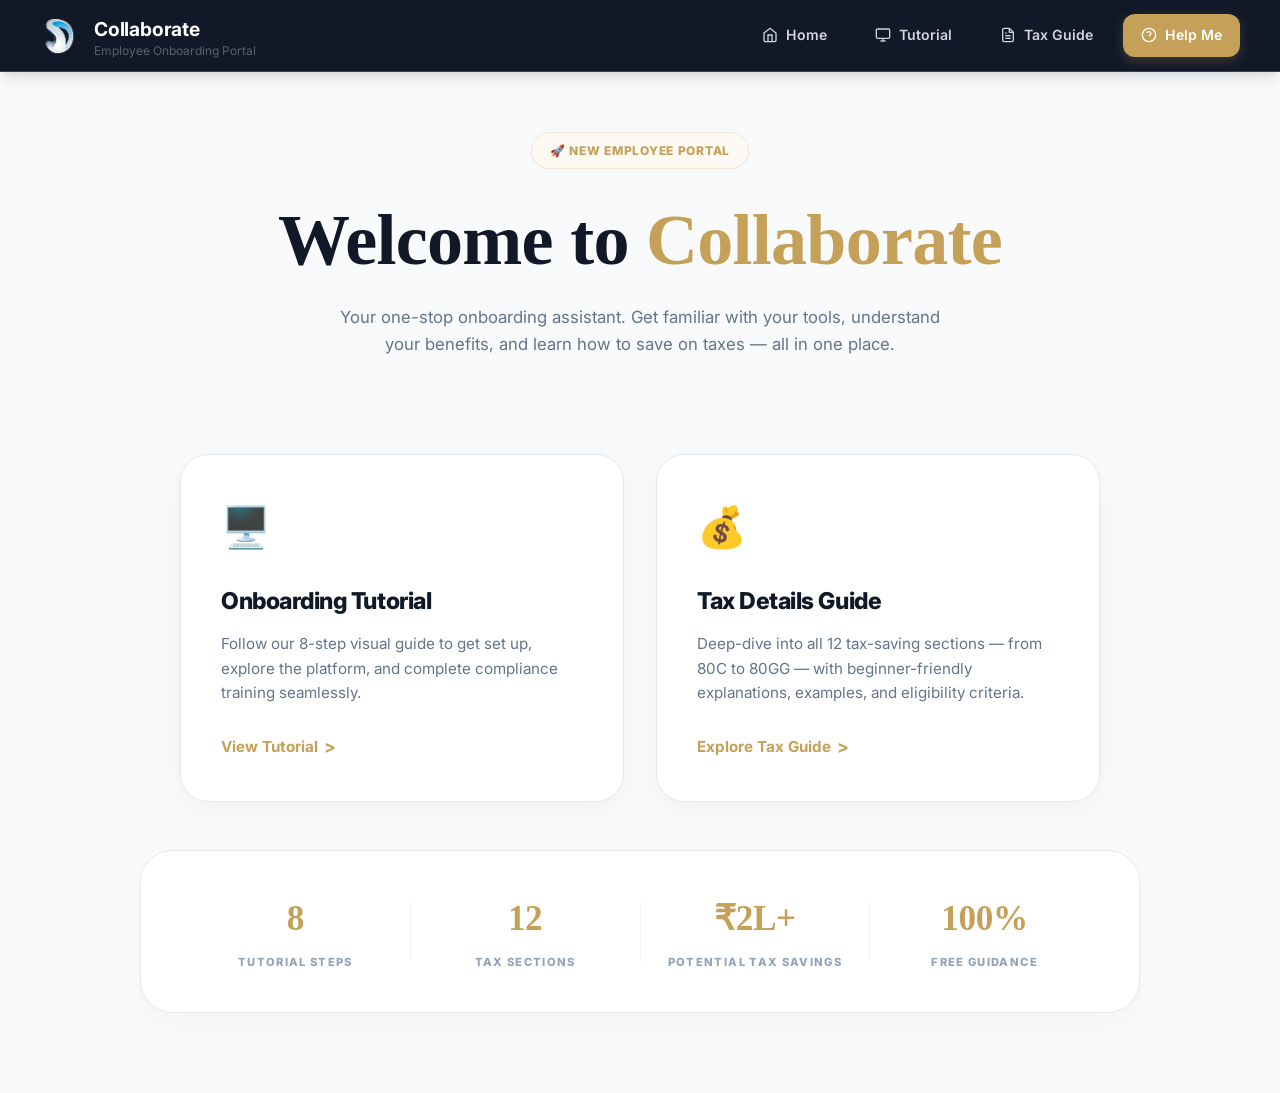
==== commit 04e211c7: "Refactor: Final visual polish and AI routing optimization" ====
--- a/index.html
+++ b/index.html
@@ -170,7 +170,7 @@
           <p class="feature-card__desc">Follow our 8-step visual guide to get set up, explore the platform, and complete compliance training seamlessly.</p>
           <div class="feature-card__cta">
             View Tutorial
-            <svg width="16" height="16" fill="none" stroke="currentColor" stroke-width="2.5" viewBox="0 0 24 24" aria-hidden="true"><polyline points="9 18 15 12 9 6"/></svg>
+            <span class="cta-arrow">></span>
           </div>
         </article>
 
@@ -180,7 +180,7 @@
           <p class="feature-card__desc">Deep-dive into all 12 tax-saving sections — from 80C to 80GG — with beginner-friendly explanations, examples, and eligibility criteria.</p>
           <div class="feature-card__cta">
             Explore Tax Guide
-            <svg width="16" height="16" fill="none" stroke="currentColor" stroke-width="2.5" viewBox="0 0 24 24" aria-hidden="true"><polyline points="9 18 15 12 9 6"/></svg>
+            <span class="cta-arrow">></span>
           </div>
         </article>
       </div>
--- a/style.css
+++ b/style.css
@@ -1,26 +1,41 @@
 /* ── RESET & TOKENS ─────────────────────────────────────── */
 :root {
-  --c-primary: #2563eb;
-  --c-primary-dark: #1d4ed8;
-  --c-primary-soft: #eff6ff;
-  --c-primary-glow: rgba(37, 99, 235, .18);
-  --c-bg: #f5f8fd;
+  /* Brand Palette */
+  --c-primary: #c5a059;
+  /* Gold accent */
+  --c-primary-dark: #b08e4b;
+  --c-primary-soft: rgba(197, 160, 89, 0.12);
+  --c-primary-glow: rgba(197, 160, 89, 0.25);
+
+  --c-navy: #111827;
+  /* Deep Navy from reference */
+  --c-navy-light: #1f2937;
+  --c-navy-muted: #374151;
+
+  --c-bg: #f8fafc;
   --c-surface: #ffffff;
-  --c-border: rgba(30, 50, 100, .09);
-  --c-text: #0f172a;
-  --c-muted: #64748b;
-  --c-success: #10b981;
-  --c-warning: #f59e0b;
-  --shadow-sm: 0 1px 3px rgba(0, 0, 0, .07);
-  --shadow-md: 0 4px 16px rgba(15, 30, 80, .1);
-  --shadow-lg: 0 16px 48px rgba(15, 30, 80, .13);
-  --shadow-xl: 0 24px 72px rgba(15, 30, 80, .16);
-  --r-sm: 10px;
-  --r-md: 16px;
-  --r-lg: 24px;
-  --r-xl: 32px;
-  --nav-h: 64px;
-  --trans: all .28s cubic-bezier(.4, 0, .2, 1);
+  --c-border: #e5e7eb;
+
+  --c-text: #111827;
+  --c-muted: #6b7280;
+
+  --c-success: #059669;
+  --c-warning: #d97706;
+
+  /* Elevation */
+  --shadow-sm: 0 1px 2px 0 rgba(0, 0, 0, 0.05);
+  --shadow-md: 0 4px 6px -1px rgba(0, 0, 0, 0.1), 0 2px 4px -1px rgba(0, 0, 0, 0.06);
+  --shadow-lg: 0 10px 15px -3px rgba(0, 0, 0, 0.1), 0 4px 6px -2px rgba(0, 0, 0, 0.05);
+  --shadow-premium: 0 20px 25px -5px rgba(0, 0, 0, 0.1), 0 10px 10px -5px rgba(0, 0, 0, 0.04);
+
+  /* Geometry */
+  --r-sm: 8px;
+  --r-md: 12px;
+  --r-lg: 16px;
+  --r-xl: 24px;
+
+  --nav-h: 72px;
+  --trans: all .3s cubic-bezier(.4, 0, .2, 1);
 }
 
 *,
@@ -45,8 +60,31 @@
   min-height: 100vh
 }
 
+@font-face {
+  font-family: 'PremiumSerif';
+  src: local('Times New Roman'), local('Georgia'), serif;
+  /* Fallback for the serif look in images */
+}
+
+h1,
+.hero-title,
+.stat-number {
+  font-family: 'PremiumSerif', 'Times New Roman', serif;
+  font-weight: 600;
+  letter-spacing: -0.01em;
+}
+
+h2,
+h3,
+h4 {
+  font-family: 'Inter', sans-serif;
+  font-weight: 700;
+  letter-spacing: -0.02em;
+}
+
 button,
-input {
+input,
+textarea {
   font: inherit;
   border: none;
   background: none;
@@ -61,14 +99,6 @@
 
 ul {
   list-style: none
-}
-
-h1,
-h2,
-h3,
-h4 {
-  line-height: 1.2;
-  font-weight: 700
 }
 
 svg {
@@ -87,82 +117,76 @@
   display: flex;
   align-items: center;
   justify-content: space-between;
-  padding: 0 28px;
-  background: rgba(255, 255, 255, .88);
-  backdrop-filter: blur(20px);
-  border-bottom: 1px solid var(--c-border);
-  box-shadow: var(--shadow-sm);
+  padding: 0 40px;
+  background: var(--c-navy);
+  color: #fff;
+  border-bottom: 1px solid var(--c-navy-muted);
+  box-shadow: var(--shadow-lg);
 }
 
 .nav-brand {
   display: flex;
   align-items: center;
-  gap: 12px;
+  gap: 16px;
   text-decoration: none
 }
 
-.nav-logo {
-  width: 38px;
-  height: 38px;
-  border-radius: 10px;
-  background: linear-gradient(135deg, #2563eb, #7c3aed);
+.nav-brand-text {
+  display: flex;
+  flex-direction: column;
+}
+
+.nav-title {
+  font-size: 1.2rem;
+  font-weight: 700;
   color: #fff;
-  font-weight: 800;
-  font-size: .9rem;
-  display: grid;
-  place-items: center;
-  flex-shrink: 0;
-  box-shadow: 0 4px 12px rgba(37, 99, 235, .35);
-}
-
-.nav-title {
-  font-size: 1.05rem;
-  font-weight: 700;
-  color: var(--c-text)
+  letter-spacing: -0.01em;
 }
 
 .nav-sub {
-  font-size: .72rem;
+  font-size: .75rem;
   color: var(--c-muted);
   display: block;
-  line-height: 1
+  line-height: 1;
+  opacity: 0.8;
 }
 
 .nav-links {
   display: flex;
   align-items: center;
-  gap: 6px
+  gap: 12px
 }
 
 .nav-btn {
   display: flex;
   align-items: center;
-  gap: 6px;
-  padding: 8px 14px;
-  border-radius: var(--r-sm);
-  font-size: .84rem;
-  font-weight: 500;
+  gap: 8px;
+  padding: 10px 18px;
+  border-radius: var(--r-md);
+  font-size: .88rem;
+  font-weight: 600;
   transition: var(--trans);
 }
 
 .nav-btn--ghost {
-  color: var(--c-muted)
+  color: #d1d5db;
 }
 
 .nav-btn--ghost:hover {
-  background: var(--c-primary-soft);
-  color: var(--c-primary)
+  background: rgba(255, 255, 255, 0.08);
+  color: #fff;
 }
 
 .nav-btn--primary {
   background: var(--c-primary);
   color: #fff;
-  box-shadow: 0 2px 10px var(--c-primary-glow);
+  box-shadow: 0 4px 12px var(--c-primary-glow);
 }
 
 .nav-btn--primary:hover {
   background: var(--c-primary-dark);
-  box-shadow: 0 4px 18px var(--c-primary-glow)
+  box-shadow: 0 6px 20px var(--c-primary-glow);
+  transform: translateY(-1px);
 }
 
 .mobile-menu-btn {
@@ -198,12 +222,13 @@
   display: flex;
   align-items: center;
   justify-content: center;
-  background: rgba(15, 23, 42, .55);
-  backdrop-filter: blur(8px);
+  background: rgba(17, 24, 39, 0.85);
+  /* Darker backdrop */
+  backdrop-filter: blur(12px);
   opacity: 0;
   pointer-events: none;
-  transition: opacity .25s ease;
-  padding: 20px;
+  transition: opacity .35s ease;
+  padding: 24px;
 }
 
 .modal-overlay:not([hidden]) {
@@ -211,152 +236,124 @@
   pointer-events: all
 }
 
-.modal-overlay[hidden] {
-  display: flex !important;
-  opacity: 0;
-  pointer-events: none
-}
-
 .modal-panel {
   background: var(--c-surface);
   border-radius: var(--r-xl);
-  box-shadow: var(--shadow-xl);
+  box-shadow: var(--shadow-premium);
   width: 100%;
-  max-width: 480px;
-  transform: scale(.94) translateY(12px);
-  transition: transform .28s cubic-bezier(.34, 1.56, .64, 1);
+  max-width: 520px;
+  transform: scale(.96) translateY(20px);
+  transition: transform .4s cubic-bezier(.16, 1, .3, 1);
   overflow: hidden;
-}
-
-.modal-overlay:not([hidden]) .modal-panel {
-  transform: scale(1) translateY(0)
+  border: 1px solid var(--c-border);
 }
 
 .modal-header {
   display: flex;
   align-items: flex-start;
-  gap: 14px;
-  padding: 24px 24px 20px;
+  gap: 18px;
+  padding: 32px 32px 24px;
   border-bottom: 1px solid var(--c-border);
 }
 
 .modal-icon {
-  width: 44px;
-  height: 44px;
-  border-radius: 12px;
+  width: 56px;
+  height: 56px;
+  border-radius: 16px;
   background: var(--c-primary-soft);
   color: var(--c-primary);
   display: grid;
   place-items: center;
   flex-shrink: 0;
+  font-size: 1.25rem;
 }
 
 .modal-title {
-  font-size: 1.15rem;
-  font-weight: 700
+  font-size: 1.35rem;
+  font-weight: 700;
+  letter-spacing: -0.02em;
 }
 
 .modal-subtitle {
-  font-size: .85rem;
+  font-size: .95rem;
   color: var(--c-muted);
-  margin-top: 2px
+  margin-top: 4px
 }
 
 .modal-close {
   margin-left: auto;
-  width: 36px;
-  height: 36px;
-  border-radius: 8px;
+  width: 40px;
+  height: 40px;
+  border-radius: 12px;
   display: grid;
   place-items: center;
   color: var(--c-muted);
   transition: var(--trans);
+  background: var(--c-bg);
 }
 
 .modal-close:hover {
-  background: #f1f5f9;
+  background: #f3f4f6;
   color: var(--c-text)
 }
 
 .modal-options {
   display: flex;
   flex-direction: column;
-  gap: 12px;
-  padding: 20px 24px
+  gap: 16px;
+  padding: 28px 32px
 }
 
 .modal-option-card {
   display: flex;
   align-items: center;
-  gap: 16px;
-  padding: 18px;
-  border-radius: var(--r-md);
+  gap: 20px;
+  padding: 20px;
+  border-radius: var(--r-lg);
   border: 1.5px solid var(--c-border);
-  background: var(--c-bg);
+  background: #fff;
   text-align: left;
   transition: var(--trans);
   cursor: pointer;
   width: 100%;
+  box-shadow: var(--shadow-sm);
 }
 
 .modal-option-card:hover {
   border-color: var(--c-primary);
   background: var(--c-primary-soft);
-  box-shadow: 0 4px 16px var(--c-primary-glow);
+  box-shadow: var(--shadow-md);
   transform: translateY(-2px);
 }
 
 .option-icon {
-  width: 48px;
-  height: 48px;
+  width: 52px;
+  height: 52px;
   border-radius: 14px;
   display: grid;
   place-items: center;
   font-size: 1.5rem;
   flex-shrink: 0;
-}
-
-.option-icon--blue {
-  background: linear-gradient(135deg, #dbeafe, #bfdbfe)
-}
-
-.option-icon--green {
-  background: linear-gradient(135deg, #d1fae5, #a7f3d0)
-}
-
-.option-icon--purple {
-  background: linear-gradient(135deg, #ede9fe, #ddd6fe)
+  background: var(--c-bg);
 }
 
 .option-text h3 {
-  font-size: .95rem;
-  font-weight: 600;
-  margin-bottom: 4px
+  font-size: 1.05rem;
+  font-weight: 700;
+  margin-bottom: 4px;
 }
 
 .option-text p {
-  font-size: .8rem;
+  font-size: .85rem;
   color: var(--c-muted);
-  line-height: 1.4
-}
-
-.option-arrow {
-  color: var(--c-muted);
-  margin-left: auto;
-  flex-shrink: 0;
-  transition: var(--trans)
-}
-
-.modal-option-card:hover .option-arrow {
-  color: var(--c-primary);
-  transform: translateX(4px)
+  line-height: 1.45
 }
 
 .modal-footer {
-  padding: 16px 24px;
-  background: #f8fafc;
+  padding: 20px 32px;
+  background: var(--c-bg);
   border-top: 1px solid var(--c-border);
-  font-size: .82rem;
+  font-size: .88rem;
   color: var(--c-muted);
   text-align: center;
 }
@@ -396,209 +393,158 @@
 /* ── HOME VIEW ───────────────────────────────────────────── */
 .home-hero {
   text-align: center;
-  padding: 16px 24px 8px;
-  max-width: 780px;
+  padding: 60px 40px 40px;
+  max-width: 1000px;
   margin: 0 auto;
 }
 
 .hero-badge {
   display: inline-flex;
   align-items: center;
-  gap: 6px;
-  padding: 4px 12px;
+  gap: 8px;
+  padding: 8px 18px;
   border-radius: 99px;
-  background: var(--c-primary-soft);
+  background: #fdfaf3;
+  /* Very light ivory-gold */
   color: var(--c-primary);
   font-size: .75rem;
-  font-weight: 600;
-  letter-spacing: .02em;
-  margin-bottom: 8px;
-  border: 1px solid rgba(37, 99, 235, .2);
+  font-weight: 800;
+  text-transform: uppercase;
+  letter-spacing: .06em;
+  margin-bottom: 32px;
+  border: 1px solid #f1e6d0;
+  box-shadow: 0 2px 10px rgba(0, 0, 0, 0.02);
 }
 
 .hero-title {
-  font-size: clamp(1.5rem, 3.5vw, 2.2rem);
-  font-weight: 800;
-  letter-spacing: -.03em;
-  margin-bottom: 8px;
-  color: var(--c-text);
+  font-size: clamp(2.5rem, 6vw, 4.5rem);
+  font-weight: 700;
+  line-height: 1.1;
+  margin-bottom: 24px;
+  color: var(--c-navy);
 }
 
 .hero-gradient {
-  background: linear-gradient(135deg, #2563eb, #7c3aed);
-  -webkit-background-clip: text;
-  -webkit-text-fill-color: transparent;
-  background-clip: text;
+  color: var(--c-primary);
+  /* Use solid gold from images */
 }
 
 .hero-desc {
-  font-size: 0.9rem;
-  color: var(--c-muted);
-  max-width: 580px;
-  margin: 0 auto 16px;
-  line-height: 1.55;
-}
-
-.hero-actions {
-  display: flex;
-  gap: 10px;
-  justify-content: center;
-  flex-wrap: wrap;
-}
-
-.cta-btn {
-  display: flex;
-  align-items: center;
-  gap: 6px;
-  padding: 8px 18px;
-  border-radius: var(--r-md);
-  font-size: .85rem;
-  font-weight: 600;
-  transition: var(--trans);
-}
-
-.cta-btn--primary {
-  background: var(--c-primary);
-  color: #fff;
-  box-shadow: 0 4px 20px var(--c-primary-glow);
-}
-
-.cta-btn--primary:hover {
-  background: var(--c-primary-dark);
-  box-shadow: 0 6px 28px var(--c-primary-glow);
-  transform: translateY(-2px);
-}
-
-.cta-btn--secondary {
-  background: var(--c-surface);
-  color: var(--c-text);
-  border: 1.5px solid var(--c-border);
-  box-shadow: var(--shadow-sm);
-}
-
-.cta-btn--secondary:hover {
-  border-color: var(--c-primary);
-  color: var(--c-primary);
-  transform: translateY(-2px);
-  box-shadow: var(--shadow-md);
+  font-size: 1.05rem;
+  color: #64748b;
+  max-width: 620px;
+  margin: 0 auto 56px;
+  line-height: 1.6;
 }
 
 .home-cards {
   display: grid;
-  grid-template-columns: repeat(auto-fit, minmax(280px, 1fr));
-  gap: 16px;
-  padding: 0 32px 16px;
-  max-width: 900px;
+  grid-template-columns: repeat(2, 1fr);
+  gap: 32px;
+  padding: 0 40px 48px;
+  max-width: 1000px;
   margin: 0 auto;
 }
 
 .feature-card {
-  background: var(--c-surface);
-  border-radius: var(--r-xl);
-  border: 1.5px solid var(--c-border);
-  padding: 16px 20px;
-  box-shadow: var(--shadow-md);
+  background: #fff;
+  border-radius: 28px;
+  border: 1px solid var(--c-border);
+  padding: 40px;
+  box-shadow: 0 8px 30px rgba(0, 0, 0, 0.04);
   cursor: pointer;
   transition: var(--trans);
-  position: relative;
-  overflow: hidden;
-}
-
-.feature-card::before {
-  content: '';
-  position: absolute;
-  inset: 0;
-  background: linear-gradient(135deg, var(--c-primary-soft), transparent);
-  opacity: 0;
-  transition: var(--trans);
+  display: flex;
+  flex-direction: column;
+  text-align: left;
 }
 
 .feature-card:hover {
-  transform: translateY(-3px);
-  box-shadow: var(--shadow-xl);
-  border-color: rgba(37, 99, 235, .3);
-}
-
-.feature-card:hover::before {
-  opacity: 1;
+  transform: translateY(-6px);
+  box-shadow: 0 12px 40px rgba(0, 0, 0, 0.08);
+  border-color: var(--c-primary);
 }
 
 .feature-card__icon {
-  font-size: 1.8rem;
-  margin-bottom: 10px;
+  font-size: 2.5rem;
+  margin-bottom: 24px;
 }
 
 .feature-card__title {
-  font-size: 1.05rem;
-  margin-bottom: 6px;
-  position: relative;
+  font-size: 1.45rem;
+  margin-bottom: 12px;
+  color: var(--c-navy);
+  font-weight: 800;
 }
 
 .feature-card__desc {
-  font-size: .82rem;
-  color: var(--c-muted);
-  line-height: 1.5;
-  margin-bottom: 12px;
-  position: relative;
+  font-size: 0.95rem;
+  color: #64748b;
+  line-height: 1.6;
+  margin-bottom: 28px;
 }
 
 .feature-card__cta {
-  display: inline-flex;
+  display: flex;
   align-items: center;
   gap: 6px;
-  font-size: .8rem;
-  font-weight: 600;
+  font-size: .95rem;
+  font-weight: 700;
   color: var(--c-primary);
-  position: relative;
-  transition: var(--trans);
-}
-
-.feature-card:hover .feature-card__cta {
-  gap: 10px;
+  text-transform: none;
+  /* Back to normal case as per screenshot text style but navy/gold */
+  letter-spacing: 0;
+}
+
+.cta-arrow {
+  font-size: 1.1rem;
+  transition: transform .2s ease;
+}
+
+.feature-card:hover .cta-arrow {
+  transform: translateX(4px);
 }
 
 .home-stats {
   display: flex;
   align-items: center;
   justify-content: center;
-  flex-wrap: wrap;
-  gap: 0;
-  padding: 16px;
-  background: var(--c-surface);
-  border-top: 1px solid var(--c-border);
-  max-width: 900px;
-  margin: 0 auto 16px;
-  border-radius: var(--r-xl);
-  border: 1.5px solid var(--c-border);
-  box-shadow: var(--shadow-md);
+  padding: 40px;
+  background: #fff;
+  color: var(--c-navy);
+  max-width: 1000px;
+  margin: 0 auto 80px;
+  border-radius: 32px;
+  box-shadow: 0 10px 40px rgba(0, 0, 0, 0.03);
+  border: 1px solid var(--c-border);
 }
 
 .stat-item {
+  flex: 1;
   display: flex;
   flex-direction: column;
   align-items: center;
-  padding: 6px 24px;
+  gap: 6px;
 }
 
 .stat-number {
-  font-size: 1.5rem;
+  font-size: 2.2rem;
+  font-weight: 700;
+  color: var(--c-primary);
+}
+
+.stat-label {
+  font-size: .7rem;
   font-weight: 800;
-  color: var(--c-primary);
-}
-
-.stat-label {
-  font-size: .72rem;
-  color: var(--c-muted);
   text-transform: uppercase;
-  letter-spacing: .06em;
-  margin-top: 2px;
+  letter-spacing: 0.12em;
+  color: #94a3b8;
 }
 
 .stat-divider {
   width: 1px;
-  height: 48px;
-  background: var(--c-border);
-  flex-shrink: 0
+  height: 60px;
+  background: #f1f5f9;
 }
 
 /* ── BACK BUTTON ─────────────────────────────────────────── */
@@ -947,78 +893,59 @@
 
 /* ── TAX VIEW ────────────────────────────────────────────── */
 .tax-layout {
-  --bg: #f5f8fd;
-  --surface: #ffffff;
-  --surface-strong: #edf2fb;
-  --text: #1f324d;
-  --muted: #5f6f8f;
-  --primary: #2563eb;
-  --primary-soft: #e7f0ff;
-  --border: rgba(31, 50, 77, 0.08);
-  --shadow: 0 24px 64px rgba(15, 33, 72, 0.08);
-  --radius: 24px;
-
   display: grid;
   grid-template-columns: 320px 1fr;
   min-height: calc(100vh - var(--nav-h));
   position: relative;
 }
 
-.sidebar {
+.tax-sidebar {
   position: sticky;
   top: var(--nav-h);
   height: calc(100vh - var(--nav-h));
-  padding: 32px 24px;
-  background: #ffffff;
-  border-right: 1px solid var(--border);
+  padding: 40px 24px;
+  background: var(--c-navy);
+  /* Dark sidebar as per reference */
+  border-right: 1px solid var(--c-navy-muted);
   overflow-y: auto;
-  display: block;
+  color: #fff;
 }
 
 .brand-panel {
   display: flex;
   align-items: center;
-  gap: 14px;
-  margin-bottom: 30px;
+  gap: 16px;
+  margin-bottom: 40px;
 }
 
 .brand-badge {
-  width: 48px;
-  height: 48px;
+  width: 52px;
+  height: 52px;
   border-radius: 16px;
   display: grid;
   place-items: center;
-  background: linear-gradient(135deg, #2563eb, #4f7ef6);
-  color: white;
-  font-weight: 700;
-  font-size: 1.2rem;
-  box-shadow: 0 12px 24px rgba(37, 99, 235, 0.2);
+  background: var(--c-primary);
+  color: #fff;
+  font-weight: 700;
+  font-size: 1.4rem;
+  box-shadow: 0 8px 20px var(--c-primary-glow);
 }
 
 .brand-panel h1 {
   margin: 0;
-  font-size: 1.1rem;
-  letter-spacing: -0.03em;
-  font-weight: 700;
-  line-height: 1.2;
+  font-size: 1.25rem;
+  font-weight: 700;
+  color: #fff;
 }
 
 .brand-panel p {
   margin: 4px 0 0;
-  color: var(--muted);
-  font-size: 0.95rem;
-  line-height: 1.4;
+  color: #9ca3af;
+  font-size: 0.85rem;
 }
 
 .search-panel {
-  margin-bottom: 22px;
-}
-
-.search-label {
-  display: block;
-  margin-bottom: 10px;
-  color: var(--muted);
-  font-size: 0.92rem;
+  margin-bottom: 32px;
 }
 
 .search-input-wrap {
@@ -1027,108 +954,65 @@
 
 #tax-search {
   width: 100%;
-  padding: 12px 42px 12px 16px;
-  border-radius: 14px;
-  border: 1px solid rgba(31, 50, 77, 0.12);
-  background: #f5f8fd;
-  color: var(--text);
-  transition: border-color 0.2s ease, background 0.2s ease;
+  padding: 14px 44px 14px 18px;
+  border-radius: var(--r-md);
+  border: 1px solid var(--c-navy-muted);
+  background: var(--c-navy-light);
+  color: #fff;
+  font-size: .9rem;
+  transition: var(--trans);
 }
 
 #tax-search:focus {
-  outline: none;
-  border-color: rgba(37, 99, 235, 0.45);
-  background: #ffffff;
-}
-
-.search-icon {
-  position: absolute;
-  right: 14px;
-  top: 50%;
-  transform: translateY(-50%);
-  color: var(--muted);
+  border-color: var(--c-primary);
+  background: var(--c-navy-muted);
 }
 
 .section-list {
   display: grid;
-  gap: 12px;
+  gap: 8px;
 }
 
 .section-item {
   display: flex;
-  flex-direction: row;
-  gap: 10px;
-  align-items: center;
-  text-align: left;
-  padding: 10px 14px;
-  border-radius: 14px;
+  align-items: center;
+  gap: 14px;
+  padding: 14px 18px;
+  border-radius: var(--r-md);
+  background: transparent;
+  color: #d1d5db;
+  transition: var(--trans);
+  cursor: pointer;
   border: 1px solid transparent;
-  background: #f8fbff;
-  cursor: pointer;
-  transition: transform 0.2s ease, background 0.2s ease, border-color 0.2s ease;
-  width: 100%;
 }
 
 .section-item:hover {
-  transform: translateX(2px);
-  background: #eef4fd;
+  background: rgba(255, 255, 255, 0.05);
+  color: #fff;
 }
 
 .section-item.active {
-  background: #2563eb;
-  color: white;
-  border-color: rgba(37, 99, 235, 0.24);
+  background: var(--c-primary-soft);
+  color: var(--c-primary);
+  border-color: var(--c-primary);
 }
 
 .section-item span.icon {
-  width: 26px;
-  height: 26px;
-  flex-shrink: 0;
+  width: 24px;
+  height: 24px;
   display: grid;
   place-items: center;
-  border-radius: 8px;
-  background: rgba(37, 99, 235, 0.1);
-  color: #2563eb;
-  font-size: 0.78rem;
-  line-height: 1;
-}
-
-.section-item.active span.icon {
-  background: rgba(255, 255, 255, 0.22);
-  color: white;
-}
-
-.section-item>div {
-  display: flex;
-  flex-direction: column;
-  align-items: flex-start;
-  text-align: left;
-  min-width: 0;
+  font-size: 0.9rem;
 }
 
 .section-item h3 {
-  margin: 0;
-  font-size: 0.92rem;
+  font-size: 0.95rem;
   font-weight: 600;
-  line-height: 1.2;
-  text-align: left;
-  color: inherit;
 }
 
 .section-item p {
-  margin: 2px 0 0;
-  font-size: 0.75rem;
-  color: var(--muted);
-  line-height: 1.3;
-  text-align: left;
-  white-space: nowrap;
-  overflow: hidden;
-  text-overflow: ellipsis;
-  max-width: 180px;
-}
-
-.section-item.active p {
-  color: rgba(255, 255, 255, 0.8);
+  display: none;
+  /* Keep it clean like the sidebar image */
 }
 
 .content-area {
@@ -1186,8 +1070,11 @@
 }
 
 .status-banner {
-  display: inline-flex;
-  padding: 12px 16px;
+  display: flex;
+  justify-content: space-between;
+  align-items: center;
+  width: 100%;
+  padding: 12px 18px;
   margin-bottom: 26px;
   border-radius: 16px;
   background: var(--primary-soft);
@@ -1504,93 +1391,22 @@
     align-items: flex-start;
     justify-content: center
   }
-
-  .slide-image-wrapper {
-    display: none
-  }
-
-  .section-header {
-    padding: 20px 20px 16px
-  }
-
-  .tax-layout {
-    grid-template-columns: 1fr
-  }
-
-  .tax-sidebar {
-    position: fixed;
-    left: -100%;
-    top: var(--nav-h);
-    width: 300px;
-    height: calc(100vh - var(--nav-h));
-    z-index: 90;
-    transition: left .3s ease;
-    box-shadow: var(--shadow-xl);
-  }
-
-  .tax-sidebar.open {
-    left: 0
-  }
-
-  .tax-sidebar-backdrop {
-    display: block;
-    position: fixed;
-    inset: 0;
-    background: rgba(15, 23, 42, .4);
-    z-index: 85;
-    opacity: 0;
-    pointer-events: none;
-    transition: opacity .3s;
-  }
-
-  .tax-sidebar.open~.tax-content~.tax-sidebar-backdrop,
-  .tax-layout.sidebar-open .tax-sidebar-backdrop {
-    opacity: 1;
-    pointer-events: all
-  }
-
-  .tax-mobile-toggle {
-    display: flex
-  }
-
-  .tax-content {
-    padding: 20px
-  }
-}
-
-@media(max-width:480px) {
-  .slider-container {
-    height: 420px
-  }
-
-  .slide {
-    padding: 24px 20px
-  }
-
-  .slide-title {
-    font-size: 1.4rem
-  }
-
-  .slider-btn {
-    width: 40px;
-    height: 40px
-  }
-}
-
-/* ── CHATBOT OVERLAY ─────────────────────────────────────── */
+}
+
+/* ── CHATBOT VIEW ────────────────────────────────────────── */
 .chatbot-overlay {
   position: fixed;
   inset: 0;
   z-index: 300;
   display: flex;
-  align-items: flex-end;
+  align-items: center;
   justify-content: flex-end;
-  padding: 24px;
-  background: rgba(15, 23, 42, 0.45);
-  backdrop-filter: blur(6px);
+  padding: 40px;
+  background: rgba(17, 24, 39, 0.6);
+  backdrop-filter: blur(8px);
   opacity: 0;
   pointer-events: none;
-  transition: opacity .28s ease;
+  transition: opacity .4s ease;
 }
 
 .chatbot-overlay:not([hidden]) {
@@ -1598,364 +1414,365 @@
   pointer-events: all;
 }
 
-.chatbot-overlay[hidden] {
-  display: flex !important;
-  opacity: 0;
-  pointer-events: none;
-}
-
-/* ── CHATBOT PANEL ───────────────────────────────────────── */
 .chatbot-panel {
-  width: 100%;
-  max-width: 420px;
-  height: 620px;
-  max-height: calc(100vh - 100px);
-  background: #ffffff;
-  border-radius: 24px;
-  box-shadow: 0 24px 80px rgba(15, 30, 80, 0.22);
-  border: 1px solid rgba(37, 99, 235, 0.12);
+  width: 440px;
+  height: 100%;
+  max-height: 800px;
+  background: #fff;
+  border-radius: var(--r-xl);
+  box-shadow: var(--shadow-premium);
   display: flex;
   flex-direction: column;
   overflow: hidden;
-  transform: translateY(32px) scale(0.96);
-  transition: transform .32s cubic-bezier(.34, 1.56, .64, 1);
+  transform: translateX(40px);
+  transition: transform .4s cubic-bezier(.16, 1, .3, 1);
+  border: 1px solid var(--c-border);
 }
 
 .chatbot-overlay:not([hidden]) .chatbot-panel {
-  transform: translateY(0) scale(1);
-}
-
-/* ── CHATBOT HEADER ──────────────────────────────────────── */
+  transform: translateX(0);
+}
+
 .chatbot-header {
+  padding: 24px 32px;
+  background: var(--c-navy);
+  color: #fff;
   display: flex;
   align-items: center;
   justify-content: space-between;
-  padding: 18px 20px;
-  background: linear-gradient(135deg, #2563eb 0%, #7c3aed 100%);
-  flex-shrink: 0;
-}
-
-.chatbot-header-info {
-  display: flex;
-  align-items: center;
-  gap: 12px;
 }
 
 .chatbot-avatar {
-  width: 42px;
-  height: 42px;
+  width: 44px;
+  height: 44px;
+  background: var(--c-primary);
   border-radius: 12px;
-  background: rgba(255, 255, 255, 0.2);
-  backdrop-filter: blur(8px);
-  border: 1.5px solid rgba(255, 255, 255, 0.35);
+  display: grid;
+  place-items: center;
+  color: #fff;
+}
+
+.chatbot-title {
+  font-size: 1.1rem;
+  font-weight: 700;
+}
+
+.chatbot-status {
+  font-size: .8rem;
+  color: var(--c-success);
+  display: flex;
+  align-items: center;
+  gap: 6px;
+  font-weight: 600;
+}
+
+.chatbot-status-dot {
+  width: 8px;
+  height: 8px;
+  background: var(--c-success);
+  border-radius: 50%;
+  box-shadow: 0 0 10px var(--c-success);
+}
+
+.chatbot-close {
+  width: 32px;
+  height: 32px;
+  border-radius: 8px;
   color: #fff;
   display: grid;
+  opacity: 0.7;
   place-items: center;
-  flex-shrink: 0;
-}
-
-.chatbot-title {
-  font-size: 0.98rem;
-  font-weight: 700;
-  color: #fff;
-  margin: 0;
-  line-height: 1.2;
-}
-
-.chatbot-status {
-  display: flex;
-  align-items: center;
-  gap: 5px;
-  font-size: 0.74rem;
-  color: rgba(255, 255, 255, 0.82);
-  margin-top: 2px;
-}
-
-.chatbot-status-dot {
-  width: 7px;
-  height: 7px;
-  border-radius: 50%;
-  background: #34d399;
-  box-shadow: 0 0 0 2px rgba(52, 211, 153, 0.35);
-  animation: pulse-dot 2s ease-in-out infinite;
-}
-
-@keyframes pulse-dot {
-  0%, 100% { opacity: 1; transform: scale(1); }
-  50%       { opacity: 0.7; transform: scale(1.2); }
-}
-
-.chatbot-close {
-  width: 36px;
-  height: 36px;
-  border-radius: 10px;
-  background: rgba(255, 255, 255, 0.18);
-  color: #fff;
-  display: grid;
-  place-items: center;
-  border: 1.5px solid rgba(255, 255, 255, 0.25);
-  transition: background .2s ease;
-  flex-shrink: 0;
+  transition: var(--trans);
 }
 
 .chatbot-close:hover {
-  background: rgba(255, 255, 255, 0.32);
-}
-
-/* ── MESSAGES AREA ───────────────────────────────────────── */
+  opacity: 1;
+  background: rgba(255, 255, 255, 0.1);
+}
+
 .chatbot-messages {
   flex: 1;
+  padding: 32px;
   overflow-y: auto;
-  padding: 20px 16px;
   display: flex;
   flex-direction: column;
-  gap: 14px;
-  background: #f8fafc;
-  scroll-behavior: smooth;
-}
-
-.chatbot-messages::-webkit-scrollbar {
-  width: 4px;
-}
-.chatbot-messages::-webkit-scrollbar-track {
-  background: transparent;
-}
-.chatbot-messages::-webkit-scrollbar-thumb {
-  background: rgba(37, 99, 235, 0.2);
-  border-radius: 4px;
-}
-
-/* ── MESSAGE ROWS ────────────────────────────────────────── */
+  gap: 20px;
+  background: #f9fafb;
+}
+
 .chat-row {
   display: flex;
-  gap: 8px;
-  animation: msgIn .3s cubic-bezier(.4, 0, .2, 1) both;
-}
-
-@keyframes msgIn {
-  from { opacity: 0; transform: translateY(10px); }
-  to   { opacity: 1; transform: translateY(0); }
+  width: 100%;
 }
 
 .chat-row--bot {
+  gap: 12px;
+}
+
+.chat-row--user {
+  justify-content: flex-end;
+}
+
+.chat-bubble {
+  padding: 16px 20px;
+  border-radius: 20px;
+  font-size: .95rem;
+  max-width: 85%;
+  line-height: 1.55;
+  box-shadow: var(--shadow-sm);
+}
+
+.chat-bubble--bot {
+  background: #fff;
+  color: var(--c-text);
+  border-bottom-left-radius: 4px;
+  border: 1px solid var(--c-border);
+}
+
+.chat-bubble--user {
+  background: var(--c-navy);
+  color: #fff;
+  border-bottom-right-radius: 4px;
+  align-self: flex-end;
+}
+
+.chatbot-input-area {
+  padding: 24px 32px 32px;
+  background: #fff;
+  border-top: 1px solid var(--c-border);
+}
+
+.chatbot-input-wrap {
+  display: flex;
   align-items: flex-end;
-  justify-content: flex-start;
-}
-
-.chat-row--user {
-  align-items: flex-end;
-  justify-content: flex-end;
-}
-
-/* Small bot avatar icon in messages */
-.chat-row__avatar {
-  width: 30px;
-  height: 30px;
-  border-radius: 50%;
-  background: linear-gradient(135deg, #2563eb, #7c3aed);
-  color: #fff;
-  font-size: 0.7rem;
-  display: grid;
-  place-items: center;
-  flex-shrink: 0;
-}
-
-/* ── CHAT BUBBLES ────────────────────────────────────────── */
-.chat-bubble {
-  max-width: 78%;
-  padding: 11px 16px;
-  border-radius: 18px;
-  font-size: 0.875rem;
-  line-height: 1.55;
-  word-break: break-word;
-}
-
-.chat-bubble--bot {
-  background: #ffffff;
-  color: #1e293b;
-  border: 1px solid rgba(30, 50, 100, 0.1);
-  border-bottom-left-radius: 4px;
-  box-shadow: 0 2px 8px rgba(15, 30, 80, 0.07);
-}
-
-.chat-bubble--user {
-  background: linear-gradient(135deg, #2563eb, #7c3aed);
-  color: #ffffff;
-  border-bottom-right-radius: 4px;
-  box-shadow: 0 4px 14px rgba(37, 99, 235, 0.28);
-}
-
-/* ── VIDEO PLAYER INSIDE CHAT ────────────────────────────── */
-.chat-video-wrap {
-  margin-top: 10px;
-  border-radius: 12px;
-  overflow: hidden;
-  border: 1px solid rgba(37, 99, 235, 0.15);
-  box-shadow: 0 4px 16px rgba(15, 30, 80, 0.1);
-}
-
-.chat-video-label {
-  font-size: 0.75rem;
-  font-weight: 600;
-  color: var(--c-primary);
-  margin-bottom: 6px;
-  display: flex;
-  align-items: center;
-  gap: 5px;
-}
-
-.chat-video-wrap video {
-  width: 100%;
-  display: block;
-  border-radius: 12px;
-  background: #000;
-}
-
-/* ── TYPING INDICATOR ────────────────────────────────────── */
-.chatbot-typing {
-  display: flex;
-  align-items: center;
-  gap: 10px;
-  padding: 10px 16px;
-  background: #f8fafc;
-  flex-shrink: 0;
-  border-top: 1px solid rgba(30, 50, 100, 0.06);
-}
-
-.chatbot-typing[hidden] {
-  display: none !important;
-}
-
-.typing-bubble {
-  display: flex;
-  align-items: center;
-  gap: 4px;
-  background: #fff;
-  border: 1px solid rgba(30, 50, 100, 0.1);
-  padding: 8px 12px;
-  border-radius: 99px;
-  box-shadow: 0 2px 6px rgba(15, 30, 80, 0.06);
-}
-
-.typing-bubble span {
-  width: 7px;
-  height: 7px;
-  background: #2563eb;
-  border-radius: 50%;
-  display: block;
-  animation: typingDot 1.2s ease-in-out infinite;
-  opacity: 0.4;
-}
-
-.typing-bubble span:nth-child(2) { animation-delay: .2s; }
-.typing-bubble span:nth-child(3) { animation-delay: .4s; }
-
-@keyframes typingDot {
-  0%, 80%, 100% { transform: scale(1);   opacity: 0.4; }
-  40%            { transform: scale(1.3); opacity: 1;   }
-}
-
-.typing-label {
-  font-size: 0.75rem;
-  color: var(--c-muted);
-  font-style: italic;
-}
-
-/* ── CHATBOT INPUT AREA ──────────────────────────────────── */
-.chatbot-input-area {
-  padding: 14px 16px 12px;
-  background: #ffffff;
-  border-top: 1px solid rgba(30, 50, 100, 0.08);
-  flex-shrink: 0;
-}
-
-.chatbot-input-wrap {
-  display: flex;
-  align-items: flex-end;
-  gap: 10px;
-  background: #f1f5f9;
-  border-radius: 16px;
-  padding: 10px 10px 10px 16px;
-  border: 1.5px solid rgba(30, 50, 100, 0.1);
-  transition: border-color .2s ease, box-shadow .2s ease;
-}
-
-.chatbot-input-wrap:focus-within {
-  border-color: rgba(37, 99, 235, 0.4);
-  box-shadow: 0 0 0 3px rgba(37, 99, 235, 0.08);
-  background: #ffffff;
+  gap: 12px;
+  background: #f3f4f6;
+  padding: 12px 16px;
+  border-radius: var(--r-md);
+  border: 1px solid var(--c-border);
 }
 
 .chatbot-input {
   flex: 1;
   background: transparent;
-  border: none;
-  outline: none;
-  font-size: 0.875rem;
   color: var(--c-text);
   resize: none;
+  font-size: .95rem;
   max-height: 120px;
-  line-height: 1.5;
-  font-family: inherit;
-  cursor: text;
-  padding: 0;
-}
-
-.chatbot-input::placeholder {
-  color: var(--c-muted);
+  padding: 8px 0;
+  border: none !important;
+  outline: none !important;
+  box-shadow: none !important;
 }
 
 .chatbot-send-btn {
-  width: 38px;
-  height: 38px;
-  border-radius: 12px;
-  background: linear-gradient(135deg, #2563eb, #7c3aed);
+  background: var(--c-primary);
   color: #fff;
+  width: 40px;
+  height: 40px;
+  border-radius: 10px;
   display: grid;
   place-items: center;
-  flex-shrink: 0;
-  transition: transform .2s ease, box-shadow .2s ease, opacity .2s ease;
-  box-shadow: 0 4px 12px rgba(37, 99, 235, 0.3);
+  transition: var(--trans);
 }
 
 .chatbot-send-btn:hover {
-  transform: scale(1.06);
-  box-shadow: 0 6px 18px rgba(37, 99, 235, 0.4);
-}
-
-.chatbot-send-btn:active {
-  transform: scale(0.96);
-}
-
-.chatbot-send-btn:disabled {
-  opacity: 0.45;
-  cursor: not-allowed;
-  transform: none;
-  box-shadow: none;
+  background: var(--c-primary-dark);
+  transform: scale(1.05);
 }
 
 .chatbot-disclaimer {
-  font-size: 0.7rem;
+  font-size: .75rem;
   color: var(--c-muted);
   text-align: center;
-  margin-top: 8px;
-  opacity: 0.7;
-}
-
-/* ── CHATBOT RESPONSIVE ──────────────────────────────────── */
-@media (max-width: 480px) {
+  margin-top: 12px;
+}
+
+/* ── CHATBOT VIDEO ─────────────────────────────────────── */
+.chat-video-label {
+  font-size: 0.85rem;
+  font-weight: 700;
+  color: var(--c-navy);
+  margin-top: 16px;
+  margin-bottom: 4px;
+}
+
+.chat-video-wrap {
+  width: 100%;
+  max-width: 100%;
+  border-radius: 16px;
+  overflow: hidden;
+  box-shadow: var(--shadow-md);
+  background: #000;
+  margin-top: 4px;
+  border: 1px solid var(--c-border);
+}
+
+.chat-video-wrap video {
+  width: 100%;
+  height: auto;
+  aspect-ratio: 16 / 9;
+  display: block;
+  object-fit: cover;
+}
+
+/* ── READ ALOUD ACCESSIBILITY ───────────────────────────── */
+.read-aloud-btn {
+  position: absolute;
+  z-index: 10000;
+  display: flex;
+  align-items: center;
+  gap: 10px;
+  padding: 10px 20px;
+  background: #fff;
+  border: 1px solid var(--c-border);
+  border-radius: 99px;
+  box-shadow: 0 8px 32px rgba(0, 0, 0, 0.1);
+  color: var(--c-primary);
+  font-size: 0.85rem;
+  font-weight: 600;
+  cursor: pointer;
+  transition: all 0.2s cubic-bezier(0.4, 0, 0.2, 1);
+  animation: fadeInOutReadAloud 0.3s ease;
+  pointer-events: auto;
+  user-select: none;
+}
+
+.read-aloud-btn:hover {
+  background: rgba(255, 255, 255, 0.9);
+  transform: translateY(-2px);
+  box-shadow: 0 12px 40px rgba(37, 99, 235, 0.2);
+  border-color: var(--c-primary);
+}
+
+.read-aloud-btn:active {
+  transform: translateY(0);
+}
+
+@keyframes fadeInOutReadAloud {
+  from {
+    opacity: 0;
+    transform: translateY(10px) scale(0.95);
+  }
+
+  to {
+    opacity: 1;
+    transform: translateY(0) scale(1);
+  }
+}
+
+/* Ensure selected text is still visible */
+::selection {
+  background: rgba(37, 99, 235, 0.15);
+  color: inherit;
+}
+
+.tax-speaker-btn {
+  background: rgba(255, 255, 255, 0.45);
+  border: 1.5px solid rgba(255, 255, 255, 0.6);
+  border-radius: 50%;
+  width: 34px;
+  height: 34px;
+  display: flex;
+  align-items: center;
+  justify-content: center;
+  cursor: pointer;
+  font-size: 1.1rem;
+  transition: all 0.28s cubic-bezier(0.4, 0, 0.2, 1);
+  backdrop-filter: blur(8px);
+  padding: 0;
+  line-height: 1;
+  color: inherit;
+}
+
+.tax-speaker-btn:hover {
+  background: rgba(255, 255, 255, 0.95);
+  transform: scale(1.15) rotate(5deg);
+  box-shadow: 0 4px 12px rgba(0, 0, 0, 0.08);
+  border-color: #fff;
+}
+
+.tax-speaker-btn:active {
+  transform: scale(0.95);
+}
+
+/* ── RESPONSIVE ──────────────────────────────────────────── */
+@media (max-width: 1024px) {
+  .tax-layout {
+    grid-template-columns: 280px 1fr;
+  }
+}
+
+@media (max-width: 768px) {
+  .nav-links {
+    display: none;
+  }
+
+  .nav-links.open {
+    display: flex;
+    flex-direction: column;
+    position: absolute;
+    top: var(--nav-h);
+    left: 0;
+    right: 0;
+    background: var(--c-navy);
+    padding: 20px;
+    gap: 10px;
+  }
+
+  .mobile-menu-btn {
+    display: flex;
+  }
+
+  .home-hero {
+    padding: 60px 20px 40px;
+  }
+
+  .home-cards {
+    padding: 0 20px 40px;
+    grid-template-columns: 1fr;
+  }
+
+  .home-stats {
+    flex-direction: column;
+    gap: 32px;
+    padding: 40px 20px;
+  }
+
+  .stat-divider {
+    width: 60px;
+    height: 1px;
+    background: rgba(255, 255, 255, 0.1);
+  }
+
+  .tax-layout {
+    grid-template-columns: 1fr;
+  }
+
+  .tax-sidebar {
+    position: fixed;
+    left: -100%;
+    z-index: 200;
+    width: 280px;
+    transition: var(--trans);
+    top: var(--nav-h);
+  }
+
+  .tax-sidebar.open {
+    left: 0;
+  }
+
   .chatbot-overlay {
     padding: 0;
+    justify-content: center;
     align-items: flex-end;
-    justify-content: center;
   }
 
   .chatbot-panel {
-    max-width: 100%;
     width: 100%;
-    height: 92vh;
-    border-radius: 24px 24px 0 0;
-    transform: translateY(60px);
+    height: 80vh;
+    border-radius: 32px 32px 0 0;
+    transform: translateY(100%);
   }
 
   .chatbot-overlay:not([hidden]) .chatbot-panel {
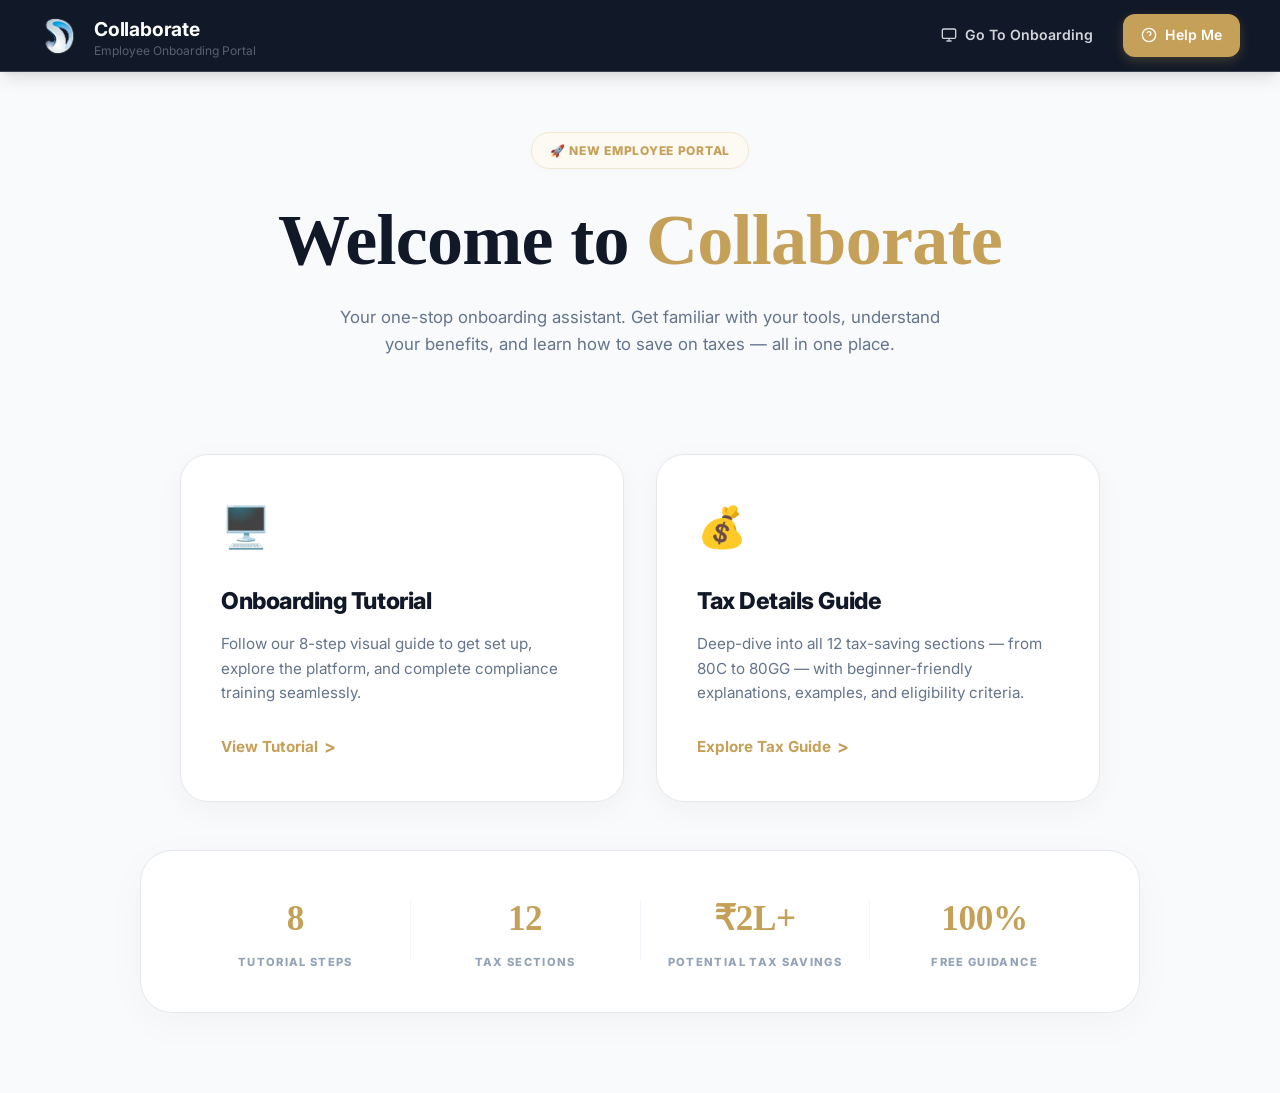
==== commit feccecc4: "after styling" ====
--- a/index.html
+++ b/index.html
@@ -34,6 +34,12 @@
         <svg width="16" height="16" fill="none" stroke="currentColor" stroke-width="2" viewBox="0 0 24 24" aria-hidden="true"><path d="M14 2H6a2 2 0 00-2 2v16a2 2 0 002 2h12a2 2 0 002-2V8z"/><polyline points="14 2 14 8 20 8"/><line x1="16" y1="13" x2="8" y2="13"/><line x1="16" y1="17" x2="8" y2="17"/><polyline points="10 9 9 9 8 9"/></svg>
         Tax Guide
       </button>
+      <!-- Contextual Action Buttons -->
+      <button class="nav-btn nav-btn--ghost" id="btn-go-onboarding" aria-label="Go to Onboarding Tutorial">
+        <svg width="16" height="16" fill="none" stroke="currentColor" stroke-width="2" viewBox="0 0 24 24" aria-hidden="true"><rect x="2" y="3" width="20" height="14" rx="2"/><line x1="8" y1="21" x2="16" y2="21"/><line x1="12" y1="17" x2="12" y2="21"/></svg>
+        Go To Onboarding
+      </button>
+
       <button class="nav-btn nav-btn--primary" id="btn-help" aria-haspopup="true" aria-expanded="false" aria-controls="help-modal">
         <svg width="16" height="16" fill="none" stroke="currentColor" stroke-width="2" viewBox="0 0 24 24" aria-hidden="true"><circle cx="12" cy="12" r="10"/><path d="M9.09 9a3 3 0 015.83 1c0 2-3 3-3 3"/><line x1="12" y1="17" x2="12.01" y2="17"/></svg>
         Help Me
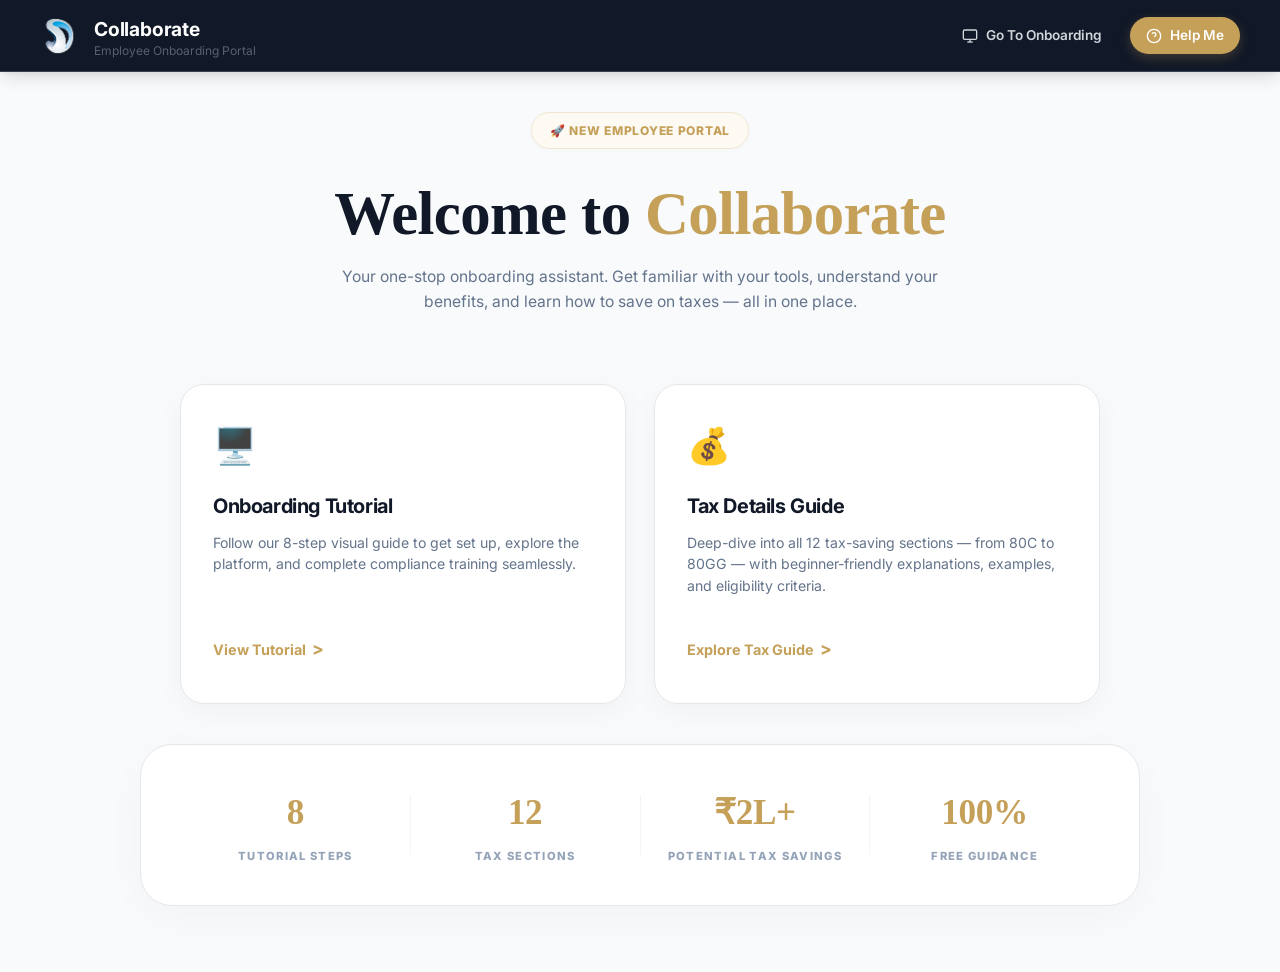
==== commit b075cecd: "Update index.html and style.css" ====
--- a/index.html
+++ b/index.html
@@ -152,7 +152,6 @@
             <svg width="18" height="18" fill="none" stroke="currentColor" stroke-width="2.5" viewBox="0 0 24 24"><line x1="22" y1="2" x2="11" y2="13"/><polygon points="22 2 15 22 11 13 2 9 22 2"/></svg>
           </button>
         </div>
-        <p class="chatbot-disclaimer">Powered by Llama 3 · Groq API</p>
       </div>
 
     </div>
--- a/style.css
+++ b/style.css
@@ -158,12 +158,12 @@
 }
 
 .nav-btn {
-  display: flex;
+  display: inline-flex;
   align-items: center;
   gap: 8px;
-  padding: 10px 18px;
-  border-radius: var(--r-md);
-  font-size: .88rem;
+  padding: 8px 16px;
+  border-radius: 99px;
+  font-size: 0.85rem;
   font-weight: 600;
   transition: var(--trans);
 }
@@ -393,7 +393,7 @@
 /* ── HOME VIEW ───────────────────────────────────────────── */
 .home-hero {
   text-align: center;
-  padding: 60px 40px 40px;
+  padding: 40px 40px 30px;
   max-width: 1000px;
   margin: 0 auto;
 }
@@ -417,10 +417,10 @@
 }
 
 .hero-title {
-  font-size: clamp(2.5rem, 6vw, 4.5rem);
+  font-size: clamp(2.5rem, 6vw, 3.8rem);
   font-weight: 700;
   line-height: 1.1;
-  margin-bottom: 24px;
+  margin-bottom: 16px;
   color: var(--c-navy);
 }
 
@@ -430,33 +430,34 @@
 }
 
 .hero-desc {
-  font-size: 1.05rem;
+  font-size: 0.98rem;
   color: #64748b;
   max-width: 620px;
-  margin: 0 auto 56px;
+  margin: 0 auto 40px;
   line-height: 1.6;
 }
 
 .home-cards {
   display: grid;
   grid-template-columns: repeat(2, 1fr);
-  gap: 32px;
-  padding: 0 40px 48px;
+  gap: 28px;
+  padding: 0 40px 40px;
   max-width: 1000px;
   margin: 0 auto;
 }
 
 .feature-card {
   background: #fff;
-  border-radius: 28px;
+  border-radius: 24px;
   border: 1px solid var(--c-border);
-  padding: 40px;
+  padding: 32px;
   box-shadow: 0 8px 30px rgba(0, 0, 0, 0.04);
   cursor: pointer;
   transition: var(--trans);
   display: flex;
   flex-direction: column;
   text-align: left;
+  min-height: 320px;
 }
 
 .feature-card:hover {
@@ -466,34 +467,37 @@
 }
 
 .feature-card__icon {
-  font-size: 2.5rem;
-  margin-bottom: 24px;
+  font-size: 2.2rem;
+  margin-bottom: 16px;
 }
 
 .feature-card__title {
-  font-size: 1.45rem;
-  margin-bottom: 12px;
+  font-size: 1.25rem;
+  margin-bottom: 10px;
   color: var(--c-navy);
-  font-weight: 800;
+  font-weight: 700;
 }
 
 .feature-card__desc {
-  font-size: 0.95rem;
+  font-size: 0.88rem;
   color: #64748b;
-  line-height: 1.6;
-  margin-bottom: 28px;
+  line-height: 1.55;
+  margin-bottom: auto;
+  flex-grow: 1;
 }
 
 .feature-card__cta {
-  display: flex;
+  display: inline-flex;
   align-items: center;
   gap: 6px;
-  font-size: .95rem;
+  font-size: .9rem;
   font-weight: 700;
   color: var(--c-primary);
   text-transform: none;
-  /* Back to normal case as per screenshot text style but navy/gold */
   letter-spacing: 0;
+  margin-top: 20px;
+  padding: 8px 0;
+  transition: var(--trans);
 }
 
 .cta-arrow {
@@ -546,6 +550,7 @@
   height: 60px;
   background: #f1f5f9;
 }
+
 
 /* ── BACK BUTTON ─────────────────────────────────────────── */
 .back-btn {
@@ -1017,7 +1022,7 @@
 
 .content-area {
   padding: 36px 48px;
-  background: var(--bg);
+  background: linear-gradient(135deg, #f8fafc 0%, #f0f4f8 100%);
   min-height: calc(100vh - var(--nav-h));
   overflow-y: auto;
 }
@@ -1028,6 +1033,8 @@
   gap: 24px;
   margin-bottom: 28px;
   min-height: 80px;
+  padding: 24px 0;
+  border-bottom: 2px solid var(--c-primary);
 }
 
 .mobile-toggle {
@@ -1050,7 +1057,8 @@
   text-transform: uppercase;
   letter-spacing: 0.12em;
   font-size: 0.78rem;
-  color: #2563eb;
+  color: var(--c-primary);
+  font-weight: 700;
 }
 
 .content-header h2 {
@@ -1058,13 +1066,18 @@
   font-size: clamp(1.75rem, 2.2vw, 2.7rem);
   line-height: 1.1;
   font-weight: 700;
+  color: var(--c-navy);
+  background: linear-gradient(135deg, var(--c-navy) 0%, var(--c-primary) 100%);
+  -webkit-background-clip: text;
+  -webkit-text-fill-color: transparent;
+  background-clip: text;
 }
 
 .content-card {
-  background: var(--surface);
+  background: var(--c-surface);
   border-radius: 32px;
-  box-shadow: var(--shadow);
-  border: 1px solid rgba(31, 50, 77, 0.08);
+  box-shadow: 0 8px 24px rgba(17, 24, 39, 0.08);
+  border: 2px solid var(--c-primary);
   padding: 32px;
   overflow: hidden;
 }
@@ -1074,12 +1087,14 @@
   justify-content: space-between;
   align-items: center;
   width: 100%;
-  padding: 12px 18px;
+  padding: 14px 20px;
   margin-bottom: 26px;
   border-radius: 16px;
-  background: var(--primary-soft);
-  color: var(--primary);
+  background: linear-gradient(135deg, var(--c-primary-soft) 0%, rgba(197, 160, 89, 0.08) 100%);
+  color: var(--c-primary);
   font-weight: 600;
+  border: 1px solid var(--c-primary);
+  box-shadow: 0 4px 12px rgba(197, 160, 89, 0.1);
 }
 
 .content-section {
@@ -1100,23 +1115,29 @@
   margin: 0;
   font-size: 1.2rem;
   font-weight: 700;
+  color: var(--c-navy);
+  border-left: 4px solid var(--c-primary);
+  padding-left: 12px;
 }
 
 .section-heading p {
-  margin: 8px 0 0;
-  color: var(--muted);
+  margin: 8px 0 0 16px;
+  color: var(--c-muted);
+  font-size: 0.9rem;
 }
 
 .section-text {
   margin: 0;
   line-height: 1.85;
-  color: #33415b;
+  color: #475569;
+  font-size: 0.95rem;
 }
 
 .bullet-list {
   margin: 14px 0 0 0;
   padding-left: 20px;
-  color: #3a4a66;
+  color: #475569;
+  font-size: 0.95rem;
 }
 
 .bullet-list li {
@@ -1127,9 +1148,10 @@
 .info-card {
   padding: 22px;
   border-radius: 22px;
-  background: #f8fbff;
-  border: 1px solid rgba(37, 99, 235, 0.12);
+  background: linear-gradient(135deg, #f8fbff 0%, #f0f7ff 100%);
+  border: 2px solid var(--c-primary);
   margin-top: 20px;
+  box-shadow: 0 4px 12px rgba(197, 160, 89, 0.1);
 }
 
 .info-card h4 {
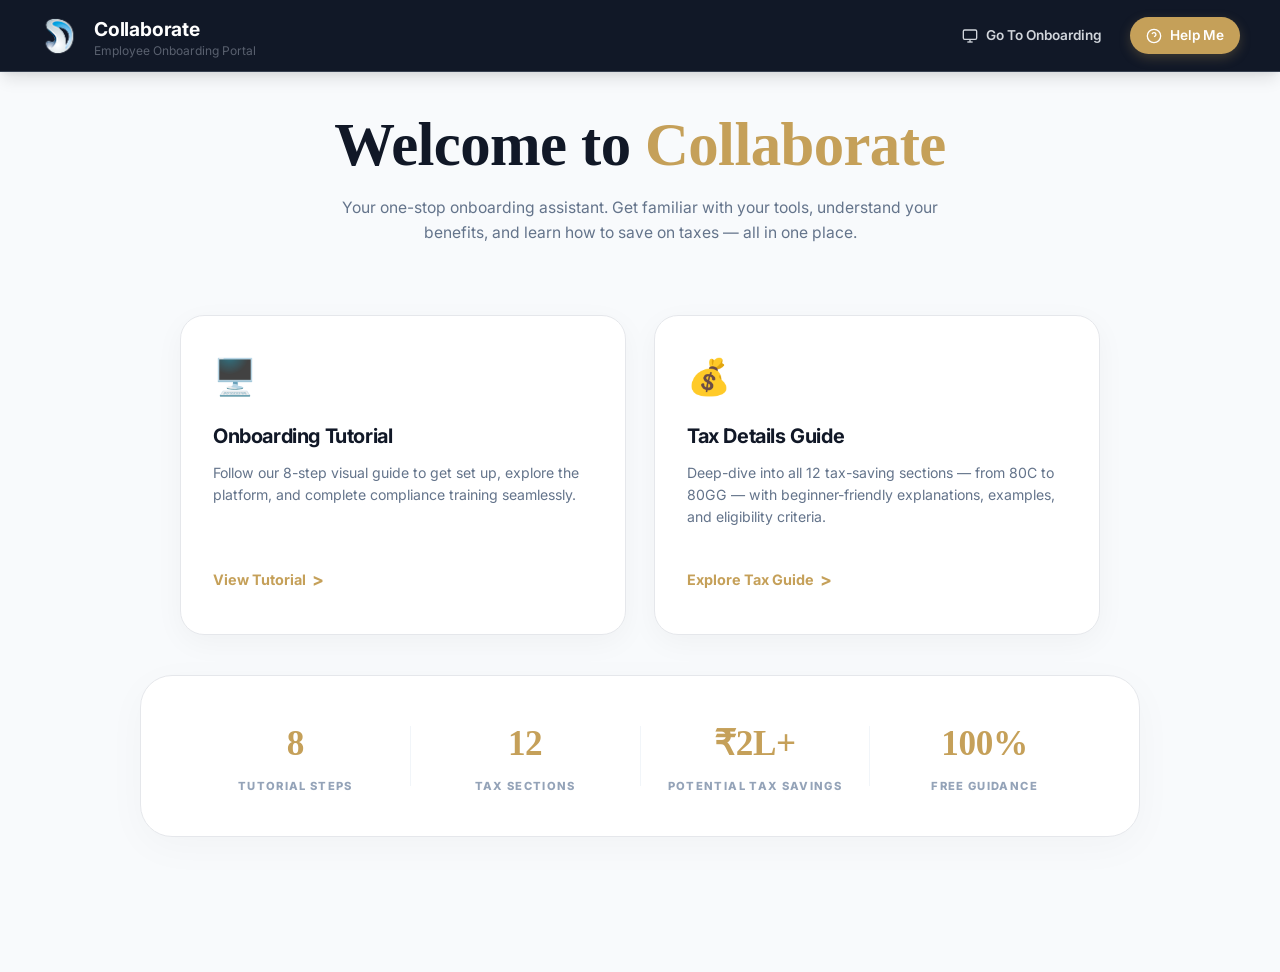
==== commit d637b2ae: "Remove redundant 'New Employee Portal' badge from home hero section" ====
--- a/index.html
+++ b/index.html
@@ -163,8 +163,7 @@
     <!-- ════ VIEW: HOME ════════════════════════════════════ -->
     <section class="view view--active" id="view-home" aria-label="Home">
       <div class="home-hero">
-        <div class="hero-badge" id="hero-badge">🚀 New Employee Portal</div>
-        <h1 class="hero-title" id="hero-title">Welcome to <span class="hero-gradient">Collaborate</span></h1>
+          <h1 class="hero-title" id="hero-title">Welcome to <span class="hero-gradient">Collaborate</span></h1>
         <p class="hero-desc" id="hero-desc">Your one-stop onboarding assistant. Get familiar with your tools, understand your benefits, and learn how to save on taxes — all in one place.</p>
       </div>
 
@@ -343,7 +342,14 @@
             <label for="tax-search" class="search-label">Search sections</label>
             <div class="search-input-wrap">
               <input type="search" id="tax-search" placeholder="Search 80C, 80D, 80GG..." aria-label="Search tax sections" />
-              <span class="search-icon">🔍</span>
+              <span class="search-icon" aria-hidden="true">
+                <svg width="16" height="16" viewBox="0 0 24 24" fill="none"
+                     stroke="currentColor" stroke-width="2.2"
+                     stroke-linecap="round" stroke-linejoin="round">
+                  <circle cx="11" cy="11" r="8"/>
+                  <line x1="21" y1="21" x2="16.65" y2="16.65"/>
+                </svg>
+              </span>
             </div>
           </div>
           
--- a/style.css
+++ b/style.css
@@ -398,23 +398,6 @@
   margin: 0 auto;
 }
 
-.hero-badge {
-  display: inline-flex;
-  align-items: center;
-  gap: 8px;
-  padding: 8px 18px;
-  border-radius: 99px;
-  background: #fdfaf3;
-  /* Very light ivory-gold */
-  color: var(--c-primary);
-  font-size: .75rem;
-  font-weight: 800;
-  text-transform: uppercase;
-  letter-spacing: .06em;
-  margin-bottom: 32px;
-  border: 1px solid #f1e6d0;
-  box-shadow: 0 2px 10px rgba(0, 0, 0, 0.02);
-}
 
 .hero-title {
   font-size: clamp(2.5rem, 6vw, 3.8rem);
@@ -953,24 +936,61 @@
   margin-bottom: 32px;
 }
 
+.search-label {
+  display: block;
+  font-size: 0.72rem;
+  font-weight: 700;
+  text-transform: uppercase;
+  letter-spacing: 0.1em;
+  color: #9ca3af;
+  margin-bottom: 10px;
+}
+
 .search-input-wrap {
   position: relative;
+  display: flex;
+  align-items: center;
+}
+
+/* SVG icon – absolutely inside the right edge of the input */
+.search-icon {
+  position: absolute;
+  right: 14px;
+  top: 50%;
+  transform: translateY(-50%);
+  display: flex;
+  align-items: center;
+  justify-content: center;
+  color: #6b7280;
+  pointer-events: none;
+  transition: color 0.25s ease;
+  z-index: 1;
+}
+
+/* Brighten icon when input is focused */
+#tax-search:focus + .search-icon {
+  color: var(--c-primary);
 }
 
 #tax-search {
   width: 100%;
-  padding: 14px 44px 14px 18px;
+  padding: 12px 44px 12px 16px;
   border-radius: var(--r-md);
-  border: 1px solid var(--c-navy-muted);
+  border: 1.5px solid var(--c-navy-muted);
   background: var(--c-navy-light);
   color: #fff;
-  font-size: .9rem;
+  font-size: 0.88rem;
   transition: var(--trans);
+}
+
+#tax-search::placeholder {
+  color: #6b7280;
 }
 
 #tax-search:focus {
   border-color: var(--c-primary);
   background: var(--c-navy-muted);
+  outline: none;
 }
 
 .section-list {
@@ -1800,4 +1820,191 @@
   .chatbot-overlay:not([hidden]) .chatbot-panel {
     transform: translateY(0);
   }
+}
+
+/* ══════════════════════════════════════════════════════════════
+   VOICE NARRATION UI
+   Speaker button · Subtitle bar · Pulse animation
+   ══════════════════════════════════════════════════════════════ */
+
+/* ── Speaker button ─────────────────────────────────────────── */
+/* Positioned absolutely in the top-right corner of each .slide  */
+.slide-speaker-btn {
+  position: absolute;
+  top: 14px;
+  right: 14px;
+  z-index: 20;
+
+  /* Circular shape */
+  width: 46px;
+  height: 46px;
+  border-radius: 50%;
+  border: none;
+  cursor: pointer;
+  display: grid;
+  place-items: center;
+  flex-shrink: 0;
+
+  /* Purple gradient matching existing UI themes */
+  background: linear-gradient(135deg, #7c3aed 0%, #a855f7 60%, #c084fc 100%);
+  color: #fff;
+  box-shadow:
+    0 4px 14px rgba(124, 58, 237, 0.45),
+    0 1px 3px rgba(0, 0, 0, 0.25);
+
+  /* Smooth transitions */
+  transition:
+    transform 0.25s cubic-bezier(.4,0,.2,1),
+    box-shadow 0.25s cubic-bezier(.4,0,.2,1),
+    background 0.25s ease,
+    opacity 0.2s ease;
+
+  /* Slightly transparent at rest so it doesn't obscure the image */
+  opacity: 0.88;
+}
+
+/* Show fully on hover / focus */
+.slide-speaker-btn:hover,
+.slide-speaker-btn:focus-visible {
+  opacity: 1;
+  transform: scale(1.1);
+  box-shadow:
+    0 6px 20px rgba(124, 58, 237, 0.65),
+    0 2px 6px rgba(0, 0, 0, 0.3);
+  outline: none;
+}
+
+/* Focus ring for keyboard navigation */
+.slide-speaker-btn:focus-visible {
+  outline: 3px solid #c084fc;
+  outline-offset: 3px;
+}
+
+/* ── Playing state: add pulsing animation ───────────────────── */
+.slide-speaker-btn.is-playing {
+  opacity: 1;
+  background: linear-gradient(135deg, #6d28d9 0%, #7c3aed 60%, #a855f7 100%);
+  animation: speakerPulse 1.6s ease-in-out infinite;
+  box-shadow:
+    0 0 0 0 rgba(124, 58, 237, 0.55),
+    0 4px 16px rgba(124, 58, 237, 0.5);
+}
+
+/* Pulse keyframe – rings emanate outward like sonar */
+@keyframes speakerPulse {
+  0% {
+    box-shadow:
+      0 0 0 0   rgba(124, 58, 237, 0.6),
+      0 4px 16px rgba(124, 58, 237, 0.45);
+    transform: scale(1);
+  }
+  50% {
+    box-shadow:
+      0 0 0 12px rgba(124, 58, 237, 0),
+      0 4px 16px rgba(124, 58, 237, 0.45);
+    transform: scale(1.06);
+  }
+  100% {
+    box-shadow:
+      0 0 0 0   rgba(124, 58, 237, 0),
+      0 4px 16px rgba(124, 58, 237, 0.45);
+    transform: scale(1);
+  }
+}
+
+/* ── Paused state: amber tint so user knows it is paused ─────── */
+.slide-speaker-btn.is-paused {
+  opacity: 1;
+  background: linear-gradient(135deg, #b45309 0%, #d97706 60%, #fbbf24 100%);
+  animation: none;
+  box-shadow:
+    0 4px 14px rgba(180, 83, 9, 0.5),
+    0 1px 3px rgba(0, 0, 0, 0.25);
+}
+
+/* ── Narration subtitle / caption bar ──────────────────────── */
+/* Inserted by JS directly after .slider-container              */
+.narration-subtitle {
+  /* Layout */
+  display: flex;
+  align-items: center;
+  min-height: 44px;
+  padding: 10px 18px;
+  margin-top: 14px;
+  border-radius: 12px;
+
+  /* Glassmorphism-style background */
+  background: linear-gradient(
+    135deg,
+    rgba(124, 58, 237, 0.08) 0%,
+    rgba(168, 85, 247, 0.05) 100%
+  );
+  border: 1px solid rgba(124, 58, 237, 0.18);
+  backdrop-filter: blur(6px);
+  -webkit-backdrop-filter: blur(6px);
+  box-shadow: 0 2px 8px rgba(124, 58, 237, 0.06);
+
+  /* Typography */
+  font-size: 0.88rem;
+  font-weight: 500;
+  color: #5b21b6;
+  line-height: 1.5;
+  letter-spacing: 0.01em;
+
+  /* Fade-in transition (class toggled by JS) */
+  opacity: 0;
+  transform: translateY(6px);
+  transition:
+    opacity  0.3s cubic-bezier(.4,0,.2,1),
+    transform 0.3s cubic-bezier(.4,0,.2,1);
+}
+
+/* JS adds this class to trigger the fade-in */
+.narration-subtitle--visible {
+  opacity: 1;
+  transform: translateY(0);
+}
+
+/* ── Unsupported browser notice ─────────────────────────────── */
+/* Injected by initVoiceNarration() when SpeechSynthesis is absent */
+.narration-unsupported {
+  display: inline-flex;
+  align-items: center;
+  gap: 8px;
+  margin: 16px 0 0;
+  padding: 10px 18px;
+  border-radius: 10px;
+  background: #fef3c7;
+  border: 1px solid #fde68a;
+  color: #92400e;
+  font-size: 0.85rem;
+  font-weight: 500;
+}
+
+.narration-unsupported::before {
+  content: "⚠️";
+  flex-shrink: 0;
+}
+
+/* ── Responsive: mobile adjustments ─────────────────────────── */
+@media (max-width: 600px) {
+  /* Slightly smaller button on narrow screens */
+  .slide-speaker-btn {
+    width: 38px;
+    height: 38px;
+    top: 10px;
+    right: 10px;
+  }
+
+  .slide-speaker-btn svg {
+    width: 17px;
+    height: 17px;
+  }
+
+  /* Caption bar: smaller text, less padding */
+  .narration-subtitle {
+    font-size: 0.8rem;
+    padding: 8px 14px;
+    min-height: 38px;
+  }
 }
